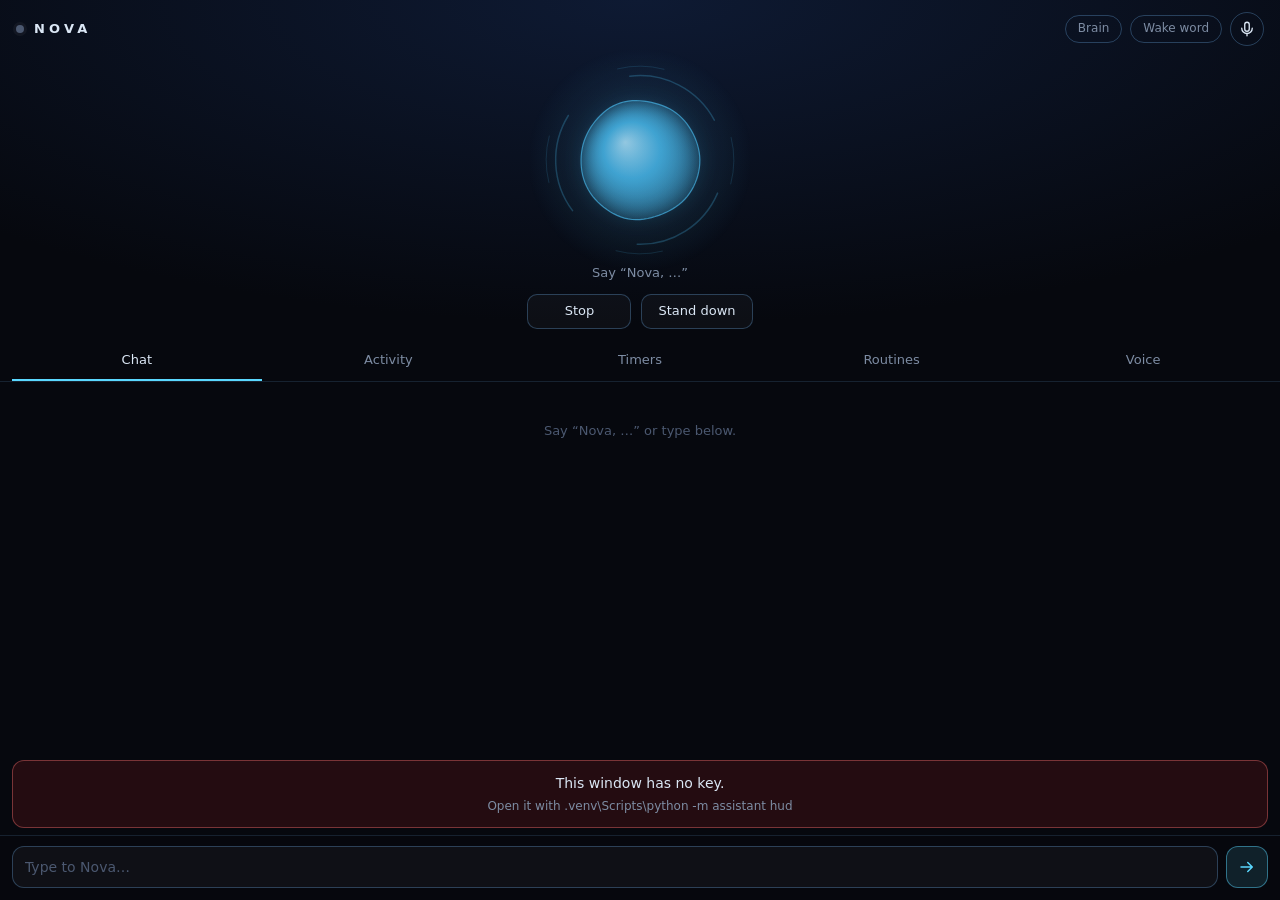
==== assistant/hud/static/index.html @ 625bec99 "Voice designer: mix Nova's voice, speed, pitch, accent Second of the owner's unique picks. Kokoro de" ====
<!doctype html>
<html lang="en">
<head>
<meta charset="utf-8">
<meta name="viewport" content="width=device-width, initial-scale=1">
<meta name="referrer" content="no-referrer">
<title>Nova</title>
<link rel="icon" href="icon.svg" type="image/svg+xml">
<link rel="stylesheet" href="hud.css">
<script src="hud.js" defer></script>
<script src="brain.js" defer></script>
<script src="voice.js" defer></script>
</head>
<body>
<header class="top">
  <div class="brand">
    <span class="conn" id="conn" title="Connecting"></span>
    <span id="name">NOVA</span>
  </div>
  <div class="top-actions">
    <button id="brainBtn" class="chip" type="button" aria-pressed="false" title="Nova's memory: everything it has been asked to remember">Brain</button>
    <button id="modeBtn" class="chip" type="button" title="Switch between answering only when called by name, and answering everything">Wake word</button>
    <button id="muteBtn" class="icon-btn" type="button" aria-pressed="false" title="Turn the microphone off / on">
      <svg viewBox="0 0 24 24" aria-hidden="true"><path class="mic" d="M12 3a3 3 0 0 0-3 3v6a3 3 0 0 0 6 0V6a3 3 0 0 0-3-3Z"/><path class="mic" d="M5 11a7 7 0 0 0 14 0M12 18v3"/><path class="slash" d="M4 4l16 16"/></svg>
      <span class="sr">Microphone</span>
    </button>
  </div>
</header>

<section class="stage">
  <canvas id="orb" aria-hidden="true"></canvas>
  <p id="stateText" class="state" aria-live="polite">Connecting…</p>
  <div class="controls">
    <button id="stopBtn" type="button" class="ctl" title="Stop talking / cancel what Nova is doing">Stop</button>
    <button id="standBtn" type="button" class="ctl" title="Kill switch: Nova ignores everything until woken">Stand down</button>
  </div>
</section>

<section id="confirm" class="confirm" hidden aria-live="assertive">
  <p class="q"><span id="confirmWho">Nova</span> wants to <strong id="confirmText"></strong></p>
  <div class="bar"><div id="confirmBar"></div></div>
  <div class="yn">
    <button id="yesBtn" type="button" class="yes">Yes <kbd>Y</kbd></button>
    <button id="noBtn" type="button" class="no">No <kbd>N</kbd></button>
  </div>
</section>

<section id="brainView" class="brain-view" hidden>
  <div class="brain-bar">
    <input id="brainSearch" type="search" placeholder="Search memories…" aria-label="Search memories" autocomplete="off">
    <span id="brainStats" class="brain-stats"></span>
  </div>
  <div class="brain-stage">
    <canvas id="brain" aria-label="Nova's memories around its brain"></canvas>
    <div id="brainTip" class="brain-tip" hidden></div>
    <div id="brainCard" class="brain-card" hidden>
      <p id="brainCardText"></p>
      <p id="brainCardWhen" class="small"></p>
      <div class="brain-card-actions">
        <button id="brainForget" type="button" class="no">Forget</button>
        <button id="brainClose" type="button" class="ctl">Close</button>
      </div>
    </div>
    <p id="brainEmpty" class="brain-empty" hidden>Nothing remembered yet.<br>Say “Nova, remember that…” or teach me below.</p>
  </div>
  <form id="teach" class="ask" autocomplete="off">
    <input id="teachInput" type="text" maxlength="300" placeholder="Teach Nova something… e.g. My dog is called Max" aria-label="Teach Nova something">
    <button type="submit" title="Remember it">
      <svg viewBox="0 0 24 24" aria-hidden="true"><path d="M12 5v14M5 12h14"/></svg>
      <span class="sr">Remember</span>
    </button>
  </form>
</section>

<nav class="tabs" role="tablist">
  <button role="tab" type="button" data-tab="chat" aria-selected="true">Chat</button>
  <button role="tab" type="button" data-tab="activity" aria-selected="false">Activity <span class="badge" id="actBadge" hidden></span></button>
  <button role="tab" type="button" data-tab="timers" aria-selected="false">Timers <span class="badge" id="timerBadge" hidden></span></button>
  <button role="tab" type="button" data-tab="routines" aria-selected="false">Routines</button>
  <button role="tab" type="button" data-tab="voice" aria-selected="false">Voice</button>
</nav>

<main>
  <section id="tab-chat" class="panel" role="tabpanel">
    <ol id="chat" class="chat"></ol>
    <p class="empty" id="chatEmpty">Say “Nova, …” or type below.</p>
  </section>
  <section id="tab-activity" class="panel" role="tabpanel" hidden>
    <label class="toggle"><input type="checkbox" id="showIgnored"> Show speech Nova ignored</label>
    <ol id="activity" class="feed"></ol>
    <p class="empty" id="actEmpty">Nothing yet. Tools Nova uses show up here.</p>
  </section>
  <section id="tab-timers" class="panel" role="tabpanel" hidden>
    <ol id="timers" class="timers"></ol>
    <p class="empty" id="timersEmpty">No timers. Try “Nova, set a timer for 10 minutes” or “Nova, tell me when my download finishes”.</p>
  </section>
  <section id="tab-routines" class="panel" role="tabpanel" hidden>
    <div id="routines" class="routines"></div>
    <p class="hint">Add your own in <code>config\local.yaml</code>, then check them with <code>python -m assistant routines</code>.</p>
  </section>
  <section id="tab-voice" class="panel" role="tabpanel" hidden>
    <p class="empty" id="voiceUnavailable" hidden>The voice designer needs Nova's Kokoro voice to be running.</p>
    <div id="voiceDesigner">
      <div class="presets" id="voicePresets" aria-label="Starting points"></div>
      <h3 class="sub">Mix of voices</h3>
      <div id="voiceMix" class="mix"></div>
      <button id="voiceAdd" type="button" class="link-btn">+ Blend in another voice</button>
      <div class="sliders">
        <label>Speed <output id="speedVal"></output>
          <input type="range" id="voiceSpeed" min="0.7" max="1.4" step="0.01"></label>
        <label>Pitch <output id="pitchVal"></output>
          <input type="range" id="voicePitch" min="-4" max="4" step="0.5"></label>
        <label class="accent">Accent
          <select id="voiceLang"><option value="en-gb">British</option><option value="en-us">American</option></select></label>
      </div>
      <input id="voiceText" type="text" maxlength="200" class="field" placeholder="Preview line (optional)" aria-label="Preview line">
      <div class="voice-actions">
        <button id="voicePreview" type="button" class="ctl">▶ Preview</button>
        <button id="voiceSave" type="button" class="yes">Save as Nova's voice</button>
      </div>
      <p class="hint">Or just say “Nova, change your voice to deep butler”.</p>
    </div>
  </section>
</main>

<form id="ask" class="ask" autocomplete="off">
  <input id="askInput" type="text" maxlength="2000" placeholder="Type to Nova…" aria-label="Type a request">
  <button type="submit" title="Send (Enter)">
    <svg viewBox="0 0 24 24" aria-hidden="true"><path d="M4 12h14M13 6l6 6-6 6"/></svg>
    <span class="sr">Send</span>
  </button>
</form>

<div id="toast" class="toast" hidden role="status"></div>

<div id="offline" class="offline" hidden>
  <p id="offlineText">Nova isn't running.</p>
  <p class="small">Start it with <code>.venv\Scripts\python -m assistant voice</code>. This window reconnects by itself.</p>
</div>
</body>
</html>
---- assistant/hud/static/hud.css ----
:root {
  --bg: #06080e;
  --bg2: #0b1020;
  --panel: rgba(16, 24, 44, 0.72);
  --line: rgba(120, 190, 255, 0.14);
  --line2: rgba(120, 190, 255, 0.28);
  --text: #dbe7f5;
  --muted: #7d8ca3;
  --faint: #4b5870;
  --cyan: #5ad8ff;
  --green: #4ade80;
  --violet: #a78bfa;
  --amber: #ffb547;
  --red: #f87171;
  --you: rgba(90, 216, 255, 0.12);
  --nova: rgba(255, 255, 255, 0.045);
  --radius: 14px;
  color-scheme: dark;
}

* { box-sizing: border-box; }
html, body { height: 100%; }
body {
  margin: 0;
  display: flex;
  flex-direction: column;
  background: radial-gradient(120% 60% at 50% 0%, #0e1a33 0%, var(--bg) 60%) fixed, var(--bg);
  color: var(--text);
  font: 14px/1.45 "Segoe UI Variable Text", "Segoe UI", system-ui, -apple-system, sans-serif;
  overflow: hidden;
}
button { font: inherit; color: inherit; cursor: pointer; }
button:focus-visible, input:focus-visible { outline: 2px solid var(--cyan); outline-offset: 2px; }
code { font-family: "Cascadia Code", Consolas, monospace; font-size: 12px; color: var(--cyan); }
kbd { font: 11px "Cascadia Code", Consolas, monospace; opacity: .55; margin-left: 4px; }
.sr { position: absolute; width: 1px; height: 1px; overflow: hidden; clip: rect(0 0 0 0); }
[hidden] { display: none !important; }

/* --- top bar -------------------------------------------------------------------------------- */
.top {
  display: flex; align-items: center; justify-content: space-between;
  padding: 12px 16px 4px;
}
.brand { display: flex; align-items: center; gap: 10px; font-weight: 600; letter-spacing: .32em; font-size: 13px; }
.conn { width: 8px; height: 8px; border-radius: 50%; background: var(--faint); box-shadow: 0 0 0 3px rgba(255,255,255,.04); }
.conn.on { background: var(--green); box-shadow: 0 0 10px var(--green); }
.conn.off { background: var(--red); }
.top-actions { display: flex; gap: 8px; align-items: center; }
.chip {
  border: 1px solid var(--line2); background: transparent; border-radius: 999px;
  padding: 4px 12px; font-size: 12px; color: var(--muted);
}
.chip:hover { color: var(--text); border-color: var(--cyan); }
.chip.open { color: var(--amber); border-color: rgba(255,181,71,.5); }
.icon-btn {
  width: 34px; height: 34px; border-radius: 50%; border: 1px solid var(--line2);
  background: transparent; display: grid; place-items: center;
}
.icon-btn svg { width: 18px; height: 18px; fill: none; stroke: var(--text); stroke-width: 1.8; stroke-linecap: round; }
.icon-btn .slash { display: none; stroke: var(--red); }
.icon-btn[aria-pressed="true"] { border-color: rgba(248,113,113,.6); background: rgba(248,113,113,.12); }
.icon-btn[aria-pressed="true"] .slash { display: inline; }
.icon-btn[aria-pressed="true"] .mic { stroke: var(--red); }

/* --- orb ------------------------------------------------------------------------------------ */
.stage { display: flex; flex-direction: column; align-items: center; padding: 0 16px 6px; }
#orb { width: 220px; height: 220px; }
.state { margin: -6px 0 10px; min-height: 20px; color: var(--muted); font-size: 13px; text-align: center; }
.controls { display: flex; gap: 10px; }
.ctl {
  border: 1px solid var(--line2); background: rgba(255,255,255,.03); border-radius: 10px;
  padding: 7px 16px; font-size: 13px; min-width: 104px;
}
.ctl:hover { border-color: var(--cyan); }
.ctl.wake { border-color: rgba(74,222,128,.55); color: var(--green); }
#standBtn:not(.wake):hover { border-color: rgba(248,113,113,.6); color: var(--red); }

/* --- confirmation ---------------------------------------------------------------------------- */
.confirm {
  margin: 8px 16px 4px; padding: 14px 16px; border-radius: var(--radius);
  border: 1px solid rgba(255,181,71,.45); background: rgba(255,181,71,.08);
  box-shadow: 0 0 30px rgba(255,181,71,.08);
}
.confirm .q { margin: 0 0 10px; }
.confirm strong { color: var(--amber); font-weight: 600; }
.confirm .bar { height: 3px; background: rgba(255,181,71,.15); border-radius: 2px; overflow: hidden; margin-bottom: 12px; }
.confirm .bar div { height: 100%; width: 100%; background: var(--amber); transform-origin: left; }
.yn { display: flex; gap: 10px; }
.yn button { flex: 1; padding: 9px; border-radius: 10px; font-weight: 600; border: 1px solid; }
.yes { background: rgba(74,222,128,.14); border-color: rgba(74,222,128,.55); color: var(--green); }
.no { background: rgba(248,113,113,.1); border-color: rgba(248,113,113,.5); color: var(--red); }
.yes:hover { background: rgba(74,222,128,.24); }
.no:hover { background: rgba(248,113,113,.2); }

/* --- tabs ------------------------------------------------------------------------------------ */
.tabs { display: flex; gap: 2px; padding: 8px 12px 0; border-bottom: 1px solid var(--line); }
.tabs button {
  flex: 1; background: none; border: none; padding: 8px 4px 9px; color: var(--muted);
  border-bottom: 2px solid transparent; font-size: 13px;
}
.tabs button[aria-selected="true"] { color: var(--text); border-bottom-color: var(--cyan); }
.badge {
  display: inline-block; min-width: 18px; padding: 0 5px; margin-left: 4px; border-radius: 9px;
  background: rgba(90,216,255,.18); color: var(--cyan); font-size: 11px; line-height: 18px;
}
main { flex: 1; min-height: 0; position: relative; }
.panel { position: absolute; inset: 0; overflow-y: auto; padding: 12px 16px 16px; scrollbar-width: thin; scrollbar-color: var(--line2) transparent; }
.empty, .hint { color: var(--faint); text-align: center; margin: 28px 8px; font-size: 13px; }
.hint { margin-top: 18px; }
ol { list-style: none; margin: 0; padding: 0; }

/* --- chat ------------------------------------------------------------------------------------ */
.chat { display: flex; flex-direction: column; gap: 8px; }
.msg { max-width: 88%; padding: 8px 12px; border-radius: 14px; white-space: pre-wrap; overflow-wrap: anywhere; }
.msg.you { align-self: flex-end; background: var(--you); border-bottom-right-radius: 4px; }
.msg.you.typed::before { content: "⌨ "; opacity: .5; font-size: 11px; }
.msg.nova { align-self: flex-start; background: var(--nova); border: 1px solid var(--line); border-bottom-left-radius: 4px; }
.msg.nova.live::after { content: "▍"; color: var(--cyan); animation: blink 1s steps(2) infinite; }
.msg.nova.cut { opacity: .7; }
.msg.nova.cut::after { content: " — interrupted"; color: var(--faint); font-size: 12px; }
.sys { align-self: center; font-size: 12px; color: var(--muted); padding: 2px 10px; border-radius: 999px; background: rgba(255,255,255,.03); text-align: center; }
.sys.tool { color: var(--cyan); background: rgba(90,216,255,.06); }
.sys.tool.err { color: var(--red); background: rgba(248,113,113,.07); }
.sys.warn { color: var(--amber); }
.sys.err { color: var(--red); }
.sys.dict { align-self: flex-end; color: var(--text); background: rgba(236,240,245,.06); border: 1px dashed rgba(236,240,245,.25); border-radius: 10px; font-size: 13px; }
.sys.bell { color: var(--amber); background: rgba(255,181,71,.08); border: 1px solid rgba(255,181,71,.25); padding: 6px 12px; border-radius: 12px; font-size: 13px; }
@keyframes blink { 50% { opacity: 0; } }

/* --- activity -------------------------------------------------------------------------------- */
.toggle { display: flex; align-items: center; gap: 8px; color: var(--muted); font-size: 12px; margin-bottom: 10px; }
.feed { display: flex; flex-direction: column; gap: 6px; }
.act { display: grid; grid-template-columns: 18px 1fr auto; gap: 8px; align-items: start; padding: 8px 10px; border-radius: 10px; background: var(--panel); border: 1px solid var(--line); }
.act .ic { text-align: center; }
.act .ic.run { color: var(--cyan); animation: spin 1.2s linear infinite; display: inline-block; }
.act .ic.ok { color: var(--green); }
.act .ic.bad { color: var(--red); }
.act .what { font-weight: 600; font-size: 13px; }
.act .detail { color: var(--muted); font-size: 12px; overflow-wrap: anywhere; }
.act .when { color: var(--faint); font-size: 11px; white-space: nowrap; }
.act.ignored { background: transparent; border-style: dashed; opacity: .7; }
@keyframes spin { to { transform: rotate(360deg); } }

/* --- timers ---------------------------------------------------------------------------------- */
.timers { display: flex; flex-direction: column; gap: 8px; }
.timer { display: grid; grid-template-columns: 1fr auto auto; gap: 12px; align-items: center; padding: 12px 14px; border-radius: 12px; background: var(--panel); border: 1px solid var(--line); }
.timer .label { font-weight: 600; }
.timer .kind { color: var(--muted); font-size: 12px; text-transform: capitalize; }
.timer .left { font: 600 20px "Cascadia Code", Consolas, monospace; color: var(--cyan); font-variant-numeric: tabular-nums; }
.timer.watching .eye { font-size: 16px; color: var(--violet); animation: blink 2.4s ease-in-out infinite; }
.timer .x { border: 1px solid var(--line2); background: none; border-radius: 8px; width: 30px; height: 30px; color: var(--muted); }
.timer .x:hover { color: var(--red); border-color: rgba(248,113,113,.6); }

/* --- routines -------------------------------------------------------------------------------- */
.routines { display: grid; grid-template-columns: repeat(auto-fill, minmax(150px, 1fr)); gap: 10px; }
.routine { text-align: left; padding: 14px; border-radius: 12px; background: var(--panel); border: 1px solid var(--line); }
.routine:hover { border-color: var(--cyan); box-shadow: 0 0 20px rgba(90,216,255,.08); }
.routine b { display: block; margin-bottom: 4px; }
.routine span { color: var(--muted); font-size: 12px; }

/* --- voice designer -------------------------------------------------------------------------- */
.presets { display: flex; flex-wrap: wrap; gap: 6px; margin-bottom: 14px; }
.presets button { border: 1px solid var(--line2); background: rgba(255,255,255,.03); border-radius: 999px; padding: 5px 11px; font-size: 12px; color: var(--muted); }
.presets button:hover, .presets button[aria-pressed="true"] { color: var(--cyan); border-color: var(--cyan); }
h3.sub { margin: 4px 0 8px; font-size: 12px; font-weight: 600; letter-spacing: .08em; text-transform: uppercase; color: var(--muted); }
.mix { display: flex; flex-direction: column; gap: 8px; }
.mix-row { display: grid; grid-template-columns: minmax(0, 1fr) 90px 40px 28px; gap: 8px; align-items: center; }
.mix-row select, .accent select, .field {
  min-width: 0; background: rgba(255,255,255,.04); color: var(--text); border: 1px solid var(--line2); border-radius: 8px; padding: 6px 8px; font: inherit; font-size: 13px;
}
.mix-row select option, .accent select option { background: var(--bg2); }
.mix-row .pct { color: var(--muted); font-size: 12px; text-align: right; font-variant-numeric: tabular-nums; }
.mix-row .x { border: 1px solid var(--line2); background: none; border-radius: 8px; height: 28px; color: var(--muted); }
.mix-row .x:hover { color: var(--red); }
input[type="range"] { accent-color: var(--cyan); width: 100%; }
.link-btn { background: none; border: none; color: var(--cyan); padding: 8px 0; font-size: 13px; }
.sliders { display: grid; gap: 10px; margin: 10px 0 14px; }
.sliders label { display: grid; grid-template-columns: 70px 1fr; align-items: center; gap: 4px 10px; font-size: 13px; color: var(--muted); }
.sliders output { grid-column: 2; grid-row: 1; justify-self: end; font-size: 12px; color: var(--text); font-variant-numeric: tabular-nums; }
.sliders input[type="range"] { grid-column: 1 / -1; }
.sliders .accent { grid-template-columns: 70px 1fr; }
.field { width: 100%; margin-bottom: 10px; }
.voice-actions { display: flex; gap: 10px; }
.voice-actions button { flex: 1; padding: 9px; border-radius: 10px; font-weight: 600; }
.voice-actions .yes { border: 1px solid; }

/* --- input ----------------------------------------------------------------------------------- */
.ask { display: flex; gap: 8px; padding: 10px 12px 12px; border-top: 1px solid var(--line); background: rgba(6,8,14,.85); }
.ask input {
  flex: 1; min-width: 0; background: rgba(255,255,255,.04); border: 1px solid var(--line2); border-radius: 12px;
  padding: 10px 12px; color: var(--text); font: inherit;
}
.ask input::placeholder { color: var(--faint); }
.ask button { width: 42px; border-radius: 12px; border: 1px solid rgba(90,216,255,.45); background: rgba(90,216,255,.12); display: grid; place-items: center; }
.ask button svg { width: 18px; height: 18px; fill: none; stroke: var(--cyan); stroke-width: 2; stroke-linecap: round; stroke-linejoin: round; }

/* --- offline --------------------------------------------------------------------------------- */
.offline {
  position: fixed; inset: auto 12px 72px; padding: 12px 14px; border-radius: 12px;
  background: rgba(40, 14, 18, .92); border: 1px solid rgba(248,113,113,.4); text-align: center;
}
.offline p { margin: 0; }
.offline .small { color: var(--muted); font-size: 12px; margin-top: 4px; }

/* --- brain view ------------------------------------------------------------------------------ */
.chip[aria-pressed="true"] { color: var(--cyan); border-color: var(--cyan); background: rgba(90,216,255,.08); }
body.brain .stage, body.brain .tabs, body.brain main, body.brain #ask { display: none; }
.brain-view { flex: 1; min-height: 0; display: flex; flex-direction: column; }
.brain-bar { display: flex; gap: 10px; align-items: center; padding: 6px 16px 8px; }
.brain-bar input {
  flex: 1; min-width: 0; background: rgba(255,255,255,.04); border: 1px solid var(--line2); border-radius: 10px;
  padding: 7px 10px; color: var(--text); font: inherit; font-size: 13px;
}
.brain-stats { color: var(--muted); font-size: 12px; white-space: nowrap; }
.brain-stage { position: relative; flex: 1; min-height: 0; }
#brain { position: absolute; inset: 0; width: 100%; height: 100%; }
.brain-tip {
  position: absolute; max-width: 260px; pointer-events: none; padding: 7px 10px; border-radius: 10px;
  background: rgba(8,12,24,.94); border: 1px solid var(--line2); font-size: 13px; box-shadow: 0 6px 24px rgba(0,0,0,.4);
}
.brain-card {
  position: absolute; left: 12px; right: 12px; bottom: 12px; padding: 14px 16px; border-radius: var(--radius);
  background: rgba(10,16,32,.96); border: 1px solid rgba(90,216,255,.4); box-shadow: 0 0 30px rgba(90,216,255,.1);
}
.brain-card p { margin: 0 0 6px; }
.brain-card .small { color: var(--muted); font-size: 12px; margin-bottom: 12px; }
.brain-card-actions { display: flex; gap: 10px; }
.brain-card-actions button { flex: 1; padding: 8px; border-radius: 10px; }
.brain-card-actions .no { border: 1px solid rgba(248,113,113,.5); font-weight: 600; }
.brain-empty { position: absolute; left: 0; right: 0; bottom: 18%; text-align: center; color: var(--faint); font-size: 13px; }
.toast {
  position: fixed; left: 50%; bottom: 80px; transform: translateX(-50%); max-width: calc(100% - 32px);
  padding: 9px 14px; border-radius: 12px; background: rgba(10,16,32,.96); border: 1px solid var(--line2);
  font-size: 13px; text-align: center; z-index: 5;
}

@media (prefers-reduced-motion: reduce) {
  .msg.nova.live::after, .act .ic.run { animation: none; }
}
@media (min-width: 720px) {
  .chat, .feed, .timers { max-width: 680px; margin: 0 auto; }
}
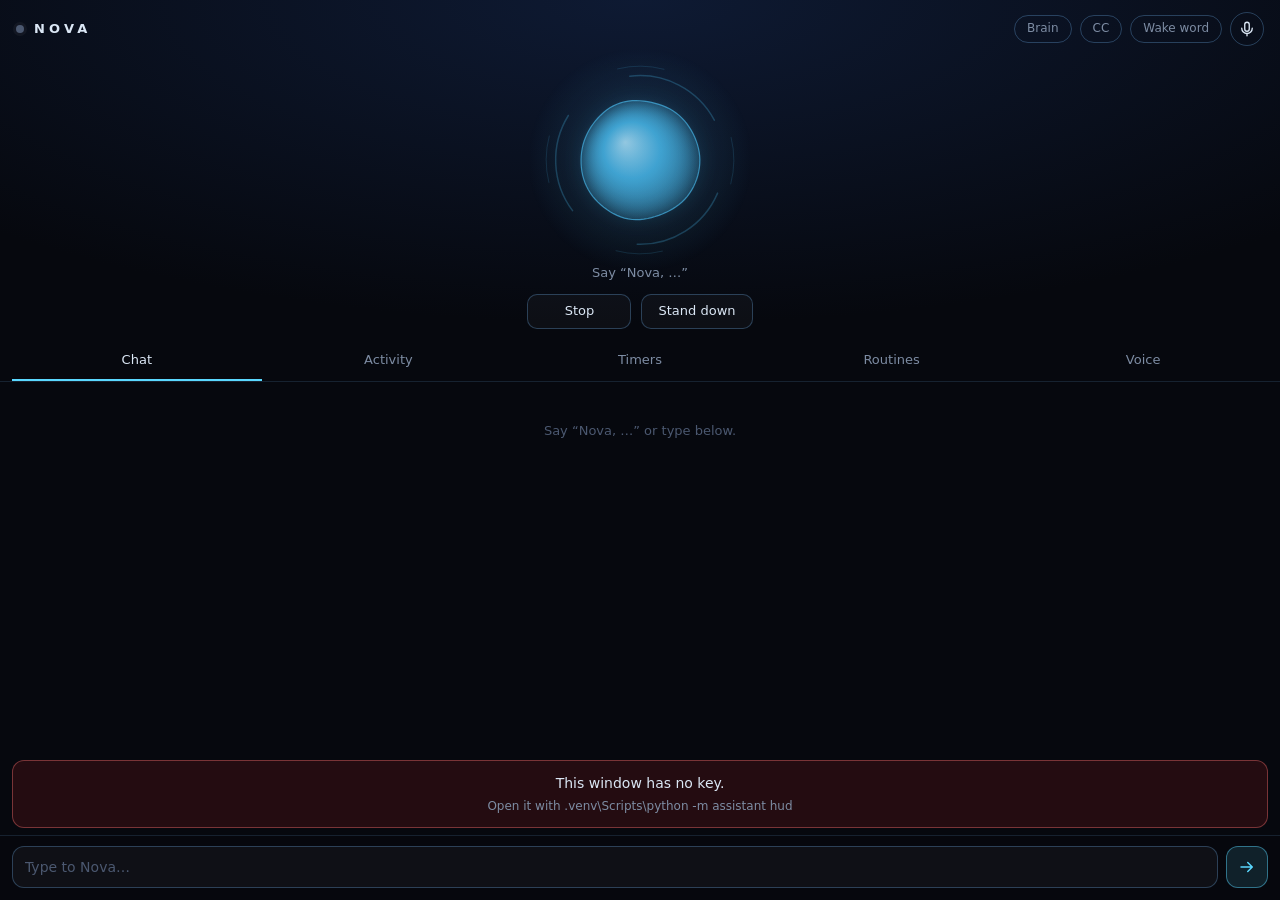
==== commit b21aff13: "Live subtitles and translation of what the PC is playing Last of the owner's three unique picks. Nov" ====
--- a/assistant/hud/static/index.html
+++ b/assistant/hud/static/index.html
@@ -19,6 +19,7 @@
   </div>
   <div class="top-actions">
     <button id="brainBtn" class="chip" type="button" aria-pressed="false" title="Nova's memory: everything it has been asked to remember">Brain</button>
+    <button id="ccBtn" class="chip" type="button" aria-pressed="false" title="Live subtitles of what your PC is playing, translated into English">CC</button>
     <button id="modeBtn" class="chip" type="button" title="Switch between answering only when called by name, and answering everything">Wake word</button>
     <button id="muteBtn" class="icon-btn" type="button" aria-pressed="false" title="Turn the microphone off / on">
       <svg viewBox="0 0 24 24" aria-hidden="true"><path class="mic" d="M12 3a3 3 0 0 0-3 3v6a3 3 0 0 0 6 0V6a3 3 0 0 0-3-3Z"/><path class="mic" d="M5 11a7 7 0 0 0 14 0M12 18v3"/><path class="slash" d="M4 4l16 16"/></svg>
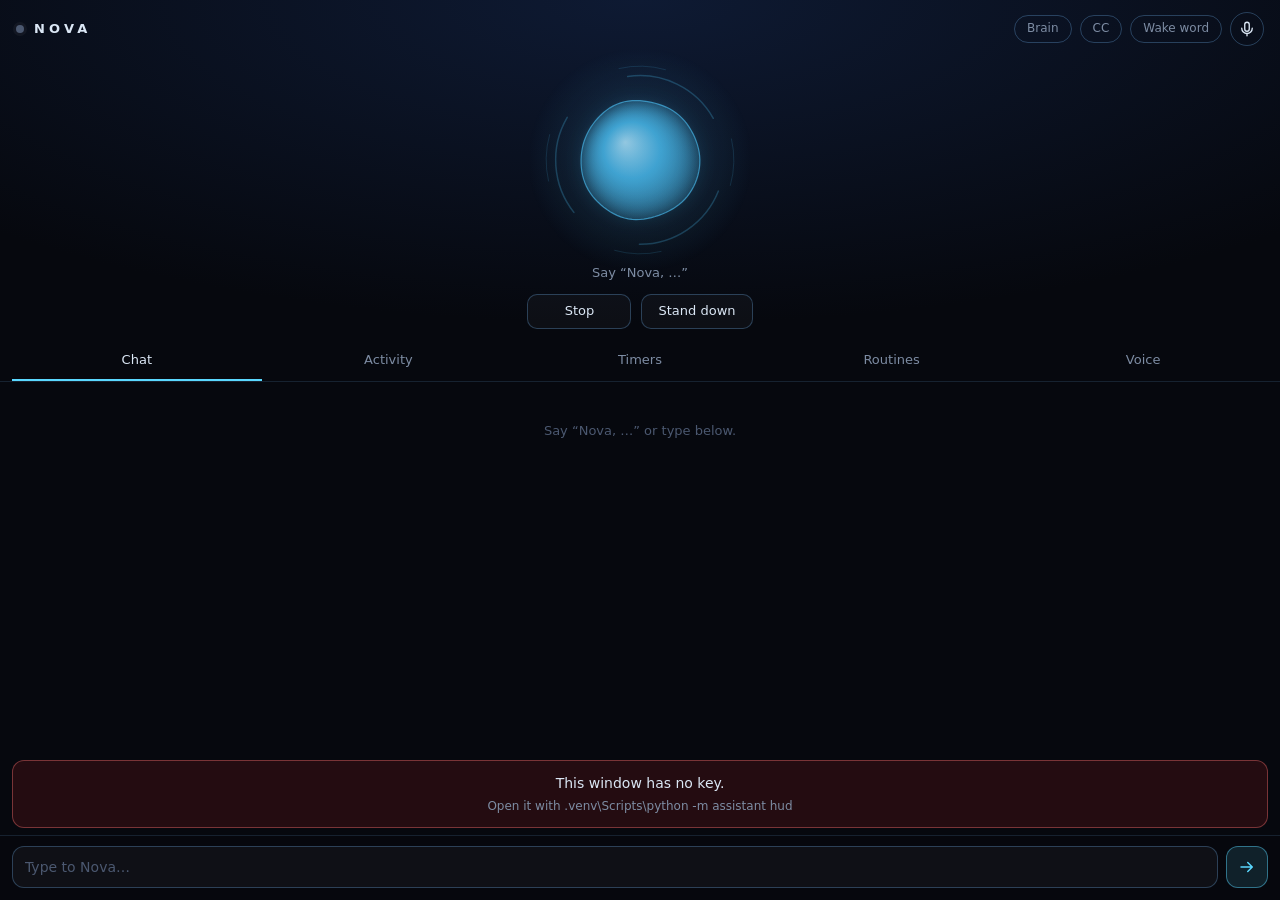
==== commit 037db4e6: "Voice lock: Nova only obeys the owner's voice The owner picked this next (game voice chat, TV and vi" ====
--- a/assistant/hud/static/index.html
+++ b/assistant/hud/static/index.html
@@ -16,6 +16,7 @@
   <div class="brand">
     <span class="conn" id="conn" title="Connecting"></span>
     <span id="name">NOVA</span>
+    <span id="lockBadge" class="lock-badge" hidden title="Voice lock: only your voice is obeyed">🔒</span>
   </div>
   <div class="top-actions">
     <button id="brainBtn" class="chip" type="button" aria-pressed="false" title="Nova's memory: everything it has been asked to remember">Brain</button>
@@ -101,6 +102,20 @@
   </section>
   <section id="tab-voice" class="panel" role="tabpanel" hidden>
     <p class="empty" id="voiceUnavailable" hidden>The voice designer needs Nova's Kokoro voice to be running.</p>
+    <div class="lock-card" id="lockCard">
+      <div class="lock-head">
+        <h3 class="sub">Voice lock</h3>
+        <span id="lockState" class="lock-state">off</span>
+      </div>
+      <p id="lockText" class="small">Only obey your voice: people in game chat, the TV or visitors are ignored.</p>
+      <div class="lock-actions">
+        <button id="lockLearn" type="button" class="ctl">Learn my voice</button>
+        <button id="lockToggle" type="button" class="ctl" hidden>Turn off</button>
+        <button id="lockForget" type="button" class="ctl" hidden>Forget my voice</button>
+      </div>
+      <label class="lock-slider" id="lockSliderRow" hidden>Strictness <output id="lockVal"></output>
+        <input type="range" id="lockSlider" min="0.5" max="0.95" step="0.01"></label>
+    </div>
     <div id="voiceDesigner">
       <div class="presets" id="voicePresets" aria-label="Starting points"></div>
       <h3 class="sub">Mix of voices</h3>
--- a/assistant/hud/static/hud.css
+++ b/assistant/hud/static/hud.css
@@ -154,9 +154,26 @@
 /* --- routines -------------------------------------------------------------------------------- */
 .routines { display: grid; grid-template-columns: repeat(auto-fill, minmax(150px, 1fr)); gap: 10px; }
 .routine { text-align: left; padding: 14px; border-radius: 12px; background: var(--panel); border: 1px solid var(--line); }
+.routine-card { position: relative; }
+.routine-card .routine { width: 100%; height: 100%; }
+.routine-card .x { position: absolute; top: 6px; right: 6px; border: none; background: none; color: var(--faint); width: 24px; height: 24px; border-radius: 6px; }
+.routine-card .x:hover { color: var(--red); background: rgba(248,113,113,.1); }
 .routine:hover { border-color: var(--cyan); box-shadow: 0 0 20px rgba(90,216,255,.08); }
 .routine b { display: block; margin-bottom: 4px; }
 .routine span { color: var(--muted); font-size: 12px; }
+
+/* --- voice lock ------------------------------------------------------------------------------ */
+.lock-card { padding: 12px 14px; margin-bottom: 16px; border-radius: 12px; background: var(--panel); border: 1px solid var(--line); }
+.lock-head { display: flex; justify-content: space-between; align-items: center; }
+.lock-head h3.sub { margin: 0; }
+.lock-state { font-size: 12px; color: var(--muted); padding: 2px 8px; border-radius: 999px; border: 1px solid var(--line2); }
+.lock-state.on { color: var(--green); border-color: rgba(74,222,128,.5); }
+.lock-card .small { color: var(--muted); font-size: 12px; margin: 8px 0 10px; }
+.lock-actions { display: flex; gap: 8px; flex-wrap: wrap; }
+.lock-actions .ctl { min-width: 0; flex: 1; font-size: 12px; padding: 6px 10px; }
+.lock-slider { display: grid; grid-template-columns: 1fr auto; gap: 4px; margin-top: 10px; font-size: 12px; color: var(--muted); }
+.lock-slider input { grid-column: 1 / -1; }
+.lock-badge { font-size: 11px; letter-spacing: 0; }
 
 /* --- voice designer -------------------------------------------------------------------------- */
 .presets { display: flex; flex-wrap: wrap; gap: 6px; margin-bottom: 14px; }
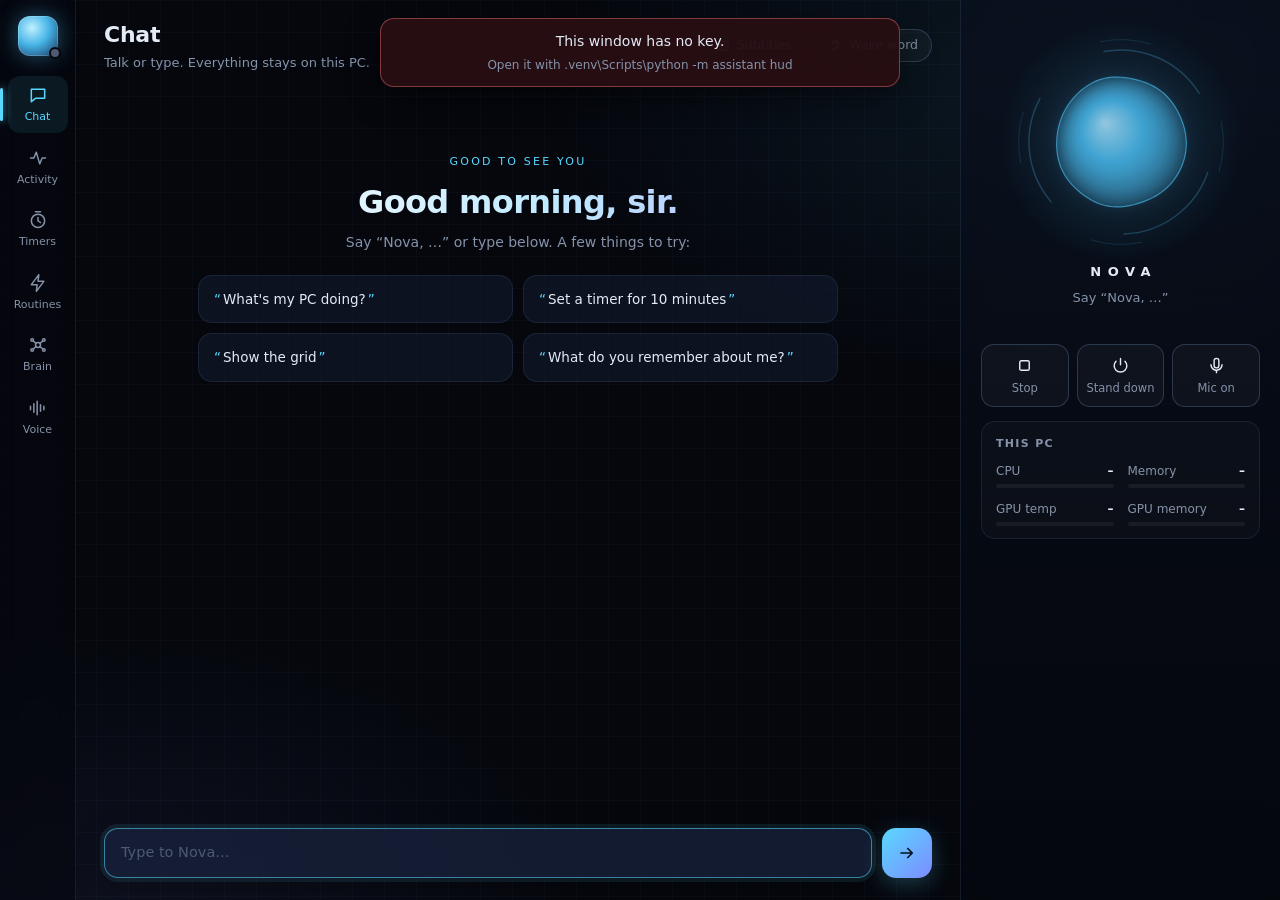
==== commit 81f2b10b: "HUD overhaul: command-centre layout The owner said the window looked poorly made. It was a narrow si" ====
--- a/assistant/hud/static/index.html
+++ b/assistant/hud/static/index.html
@@ -12,140 +12,204 @@
 <script src="voice.js" defer></script>
 </head>
 <body>
-<header class="top">
-  <div class="brand">
-    <span class="conn" id="conn" title="Connecting"></span>
-    <span id="name">NOVA</span>
-    <span id="lockBadge" class="lock-badge" hidden title="Voice lock: only your voice is obeyed">🔒</span>
+<svg class="sprite" aria-hidden="true">
+  <symbol id="i-chat" viewBox="0 0 24 24"><path d="M4 5h16v11H9l-5 4z"/></symbol>
+  <symbol id="i-pulse" viewBox="0 0 24 24"><path d="M3 12h4l3-7 4 14 3-7h4"/></symbol>
+  <symbol id="i-clock" viewBox="0 0 24 24"><circle cx="12" cy="13" r="8"/><path d="M12 9v4l3 2M9 2h6"/></symbol>
+  <symbol id="i-bolt" viewBox="0 0 24 24"><path d="M13 2 4 14h7l-1 8 9-12h-7z"/></symbol>
+  <symbol id="i-brain" viewBox="0 0 24 24"><circle cx="12" cy="12" r="3"/><circle cx="5" cy="6" r="1.6"/><circle cx="19" cy="6" r="1.6"/><circle cx="5" cy="18" r="1.6"/><circle cx="19" cy="18" r="1.6"/><path d="M6.3 7.2 9.6 10M17.7 7.2 14.4 10M6.3 16.8l3.3-2.8M17.7 16.8l-3.3-2.8"/></symbol>
+  <symbol id="i-wave" viewBox="0 0 24 24"><path d="M3 10v4M7 7v10M11 4v16M15 8v8M19 10v4"/></symbol>
+  <symbol id="i-mic" viewBox="0 0 24 24"><path d="M12 3a3 3 0 0 0-3 3v6a3 3 0 0 0 6 0V6a3 3 0 0 0-3-3Z"/><path d="M5 11a7 7 0 0 0 14 0M12 18v3"/></symbol>
+  <symbol id="i-micoff" viewBox="0 0 24 24"><path d="M12 3a3 3 0 0 0-3 3v6a3 3 0 0 0 6 0V6a3 3 0 0 0-3-3Z"/><path d="M5 11a7 7 0 0 0 14 0M12 18v3M4 4l16 16"/></symbol>
+  <symbol id="i-stop" viewBox="0 0 24 24"><rect x="6" y="6" width="12" height="12" rx="2"/></symbol>
+  <symbol id="i-power" viewBox="0 0 24 24"><path d="M12 3v8M6.4 6.6a8 8 0 1 0 11.2 0"/></symbol>
+  <symbol id="i-send" viewBox="0 0 24 24"><path d="M4 12h14M13 6l6 6-6 6"/></symbol>
+  <symbol id="i-plus" viewBox="0 0 24 24"><path d="M12 5v14M5 12h14"/></symbol>
+  <symbol id="i-cc" viewBox="0 0 24 24"><rect x="3" y="5" width="18" height="14" rx="3"/><path d="M10.5 10a2.2 2.2 0 1 0 0 4M17 10a2.2 2.2 0 1 0 0 4"/></symbol>
+  <symbol id="i-ear" viewBox="0 0 24 24"><path d="M7 9a5 5 0 0 1 10 0c0 3-3 4-3 7a3 3 0 0 1-6 0"/><path d="M10 9a2 2 0 0 1 4 0"/></symbol>
+  <symbol id="i-lock" viewBox="0 0 24 24"><rect x="5" y="11" width="14" height="10" rx="2"/><path d="M8 11V8a4 4 0 0 1 8 0v3"/></symbol>
+</svg>
+
+<div class="app">
+  <nav class="rail" aria-label="Sections">
+    <div class="rail-logo" title="Nova"><span class="conn" id="conn" title="Connecting"></span></div>
+    <button type="button" data-tab="chat" aria-current="page" title="Chat"><svg><use href="#i-chat"/></svg><span>Chat</span></button>
+    <button type="button" data-tab="activity" title="Activity"><svg><use href="#i-pulse"/></svg><span>Activity</span><b class="badge" id="actBadge" hidden></b></button>
+    <button type="button" data-tab="timers" title="Timers and watches"><svg><use href="#i-clock"/></svg><span>Timers</span><b class="badge" id="timerBadge" hidden></b></button>
+    <button type="button" data-tab="routines" title="Routines"><svg><use href="#i-bolt"/></svg><span>Routines</span></button>
+    <button type="button" data-tab="brain" title="Nova's memory"><svg><use href="#i-brain"/></svg><span>Brain</span></button>
+    <button type="button" data-tab="voice" title="Voice and voice lock"><svg><use href="#i-wave"/></svg><span>Voice</span></button>
+  </nav>
+
+  <div class="work">
+    <header class="topbar">
+      <div class="titles">
+        <h1 id="pageTitle">Chat</h1>
+        <p id="pageSub">Talk or type. Everything stays on this PC.</p>
+      </div>
+      <div class="top-actions">
+        <span id="lockBadge" class="pill ok" hidden title="Voice lock: only your voice is obeyed"><svg><use href="#i-lock"/></svg><span>Voice lock</span></span>
+        <button id="ccBtn" class="pill" type="button" aria-pressed="false" title="Live subtitles of what your PC is playing, translated into English"><svg><use href="#i-cc"/></svg><span>Subtitles</span></button>
+        <button id="modeBtn" class="pill" type="button" title="Switch between answering only when called by name, and answering everything"><svg><use href="#i-ear"/></svg><span id="modeLabel">Wake word</span></button>
+      </div>
+    </header>
+
+    <main class="pages">
+      <section id="tab-chat" class="page chat-page">
+        <div id="chatScroll" class="scroll">
+          <div id="chatEmpty" class="welcome">
+            <p class="eyebrow">Good to see you</p>
+            <h2 id="greeting">Good evening, sir.</h2>
+            <p class="muted">Say “Nova, …” or type below. A few things to try:</p>
+            <div id="suggest" class="suggest">
+              <button type="button" data-say="What's my PC doing?">What's my PC doing?</button>
+              <button type="button" data-say="Set a timer for 10 minutes">Set a timer for 10 minutes</button>
+              <button type="button" data-say="Show the grid">Show the grid</button>
+              <button type="button" data-say="What do you remember about me?">What do you remember about me?</button>
+            </div>
+          </div>
+          <ol id="chat" class="chat"></ol>
+        </div>
+        <form id="ask" class="composer" autocomplete="off">
+          <input id="askInput" type="text" maxlength="2000" placeholder="Type to Nova…" aria-label="Type a request">
+          <button type="submit" title="Send (Enter)"><svg><use href="#i-send"/></svg><span class="sr">Send</span></button>
+        </form>
+      </section>
+
+      <section id="tab-activity" class="page" hidden>
+        <div class="scroll">
+          <label class="toggle"><input type="checkbox" id="showIgnored"><span class="switch"></span> Show speech Nova ignored</label>
+          <ol id="activity" class="feed"></ol>
+          <p class="empty" id="actEmpty">Nothing yet. Every tool Nova uses shows up here, with how long it took.</p>
+        </div>
+      </section>
+
+      <section id="tab-timers" class="page" hidden>
+        <div class="scroll">
+          <ol id="timers" class="timers"></ol>
+          <p class="empty" id="timersEmpty">No timers or watches.<br>Try “Nova, set a timer for 10 minutes” or “Nova, tell me when my download finishes”.</p>
+        </div>
+      </section>
+
+      <section id="tab-routines" class="page" hidden>
+        <div class="scroll">
+          <div id="routines" class="routines"></div>
+          <p class="hint">Teach one by showing: “Nova, watch what I do”. Or add them in <code>config\local.yaml</code>.</p>
+        </div>
+      </section>
+
+      <section id="tab-brain" class="page" hidden>
+        <div id="brainView" class="brain-view">
+          <div class="brain-bar">
+            <input id="brainSearch" type="search" placeholder="Search memories…" aria-label="Search memories" autocomplete="off">
+            <span id="brainStats" class="brain-stats"></span>
+          </div>
+          <div class="brain-stage">
+            <canvas id="brain" aria-label="Nova's memories around its brain"></canvas>
+            <div id="brainTip" class="brain-tip" hidden></div>
+            <div id="brainCard" class="brain-card" hidden>
+              <p id="brainCardText"></p>
+              <p id="brainCardWhen" class="small"></p>
+              <div class="brain-card-actions">
+                <button id="brainForget" type="button" class="btn danger">Forget</button>
+                <button id="brainClose" type="button" class="btn">Close</button>
+              </div>
+            </div>
+            <p id="brainEmpty" class="brain-empty" hidden>Nothing remembered yet.<br>Say “Nova, remember that…” or teach me below.</p>
+          </div>
+          <form id="teach" class="composer" autocomplete="off">
+            <input id="teachInput" type="text" maxlength="300" placeholder="Teach Nova something… e.g. My dog is called Max" aria-label="Teach Nova something">
+            <button type="submit" title="Remember it"><svg><use href="#i-plus"/></svg><span class="sr">Remember</span></button>
+          </form>
+        </div>
+      </section>
+
+      <section id="tab-voice" class="page" hidden>
+        <div class="scroll">
+          <div class="voice-grid">
+            <div class="card lock-card" id="lockCard">
+              <div class="card-head">
+                <h3><svg><use href="#i-lock"/></svg>Voice lock</h3>
+                <span id="lockState" class="lock-state">off</span>
+              </div>
+              <p id="lockText" class="small">Only obey your voice: people in game chat, the TV or visitors are ignored.</p>
+              <div class="lock-actions">
+                <button id="lockLearn" type="button" class="btn primary">Learn my voice</button>
+                <button id="lockToggle" type="button" class="btn" hidden>Turn off</button>
+                <button id="lockForget" type="button" class="btn" hidden>Forget my voice</button>
+              </div>
+              <label class="lock-slider" id="lockSliderRow" hidden>Strictness <output id="lockVal"></output>
+                <input type="range" id="lockSlider" min="0.5" max="0.95" step="0.01"></label>
+              <p class="small faint">Only numbers describing your voice are kept, never recordings.</p>
+            </div>
+
+            <div class="card">
+              <div class="card-head"><h3><svg><use href="#i-wave"/></svg>Voice designer</h3></div>
+              <p class="empty" id="voiceUnavailable" hidden>The voice designer needs Nova's Kokoro voice to be running.</p>
+              <div id="voiceDesigner">
+                <div class="presets" id="voicePresets" aria-label="Starting points"></div>
+                <h4 class="sub">Mix of voices</h4>
+                <div id="voiceMix" class="mix"></div>
+                <button id="voiceAdd" type="button" class="link-btn">+ Blend in another voice</button>
+                <div class="sliders">
+                  <label>Speed <output id="speedVal"></output>
+                    <input type="range" id="voiceSpeed" min="0.7" max="1.4" step="0.01"></label>
+                  <label>Pitch <output id="pitchVal"></output>
+                    <input type="range" id="voicePitch" min="-4" max="4" step="0.5"></label>
+                  <label class="accent">Accent
+                    <select id="voiceLang"><option value="en-gb">British</option><option value="en-us">American</option></select></label>
+                </div>
+                <input id="voiceText" type="text" maxlength="200" class="field" placeholder="Preview line (optional)" aria-label="Preview line">
+                <div class="voice-actions">
+                  <button id="voicePreview" type="button" class="btn">▶ Preview</button>
+                  <button id="voiceSave" type="button" class="btn primary">Save as Nova's voice</button>
+                </div>
+                <p class="hint">Or just say “Nova, change your voice to deep butler”.</p>
+              </div>
+            </div>
+          </div>
+        </div>
+      </section>
+    </main>
   </div>
-  <div class="top-actions">
-    <button id="brainBtn" class="chip" type="button" aria-pressed="false" title="Nova's memory: everything it has been asked to remember">Brain</button>
-    <button id="ccBtn" class="chip" type="button" aria-pressed="false" title="Live subtitles of what your PC is playing, translated into English">CC</button>
-    <button id="modeBtn" class="chip" type="button" title="Switch between answering only when called by name, and answering everything">Wake word</button>
-    <button id="muteBtn" class="icon-btn" type="button" aria-pressed="false" title="Turn the microphone off / on">
-      <svg viewBox="0 0 24 24" aria-hidden="true"><path class="mic" d="M12 3a3 3 0 0 0-3 3v6a3 3 0 0 0 6 0V6a3 3 0 0 0-3-3Z"/><path class="mic" d="M5 11a7 7 0 0 0 14 0M12 18v3"/><path class="slash" d="M4 4l16 16"/></svg>
-      <span class="sr">Microphone</span>
-    </button>
-  </div>
-</header>
-
-<section class="stage">
-  <canvas id="orb" aria-hidden="true"></canvas>
-  <p id="stateText" class="state" aria-live="polite">Connecting…</p>
-  <div class="controls">
-    <button id="stopBtn" type="button" class="ctl" title="Stop talking / cancel what Nova is doing">Stop</button>
-    <button id="standBtn" type="button" class="ctl" title="Kill switch: Nova ignores everything until woken">Stand down</button>
-  </div>
-</section>
-
-<section id="confirm" class="confirm" hidden aria-live="assertive">
-  <p class="q"><span id="confirmWho">Nova</span> wants to <strong id="confirmText"></strong></p>
-  <div class="bar"><div id="confirmBar"></div></div>
-  <div class="yn">
-    <button id="yesBtn" type="button" class="yes">Yes <kbd>Y</kbd></button>
-    <button id="noBtn" type="button" class="no">No <kbd>N</kbd></button>
-  </div>
-</section>
-
-<section id="brainView" class="brain-view" hidden>
-  <div class="brain-bar">
-    <input id="brainSearch" type="search" placeholder="Search memories…" aria-label="Search memories" autocomplete="off">
-    <span id="brainStats" class="brain-stats"></span>
-  </div>
-  <div class="brain-stage">
-    <canvas id="brain" aria-label="Nova's memories around its brain"></canvas>
-    <div id="brainTip" class="brain-tip" hidden></div>
-    <div id="brainCard" class="brain-card" hidden>
-      <p id="brainCardText"></p>
-      <p id="brainCardWhen" class="small"></p>
-      <div class="brain-card-actions">
-        <button id="brainForget" type="button" class="no">Forget</button>
-        <button id="brainClose" type="button" class="ctl">Close</button>
-      </div>
-    </div>
-    <p id="brainEmpty" class="brain-empty" hidden>Nothing remembered yet.<br>Say “Nova, remember that…” or teach me below.</p>
-  </div>
-  <form id="teach" class="ask" autocomplete="off">
-    <input id="teachInput" type="text" maxlength="300" placeholder="Teach Nova something… e.g. My dog is called Max" aria-label="Teach Nova something">
-    <button type="submit" title="Remember it">
-      <svg viewBox="0 0 24 24" aria-hidden="true"><path d="M12 5v14M5 12h14"/></svg>
-      <span class="sr">Remember</span>
-    </button>
-  </form>
-</section>
-
-<nav class="tabs" role="tablist">
-  <button role="tab" type="button" data-tab="chat" aria-selected="true">Chat</button>
-  <button role="tab" type="button" data-tab="activity" aria-selected="false">Activity <span class="badge" id="actBadge" hidden></span></button>
-  <button role="tab" type="button" data-tab="timers" aria-selected="false">Timers <span class="badge" id="timerBadge" hidden></span></button>
-  <button role="tab" type="button" data-tab="routines" aria-selected="false">Routines</button>
-  <button role="tab" type="button" data-tab="voice" aria-selected="false">Voice</button>
-</nav>
-
-<main>
-  <section id="tab-chat" class="panel" role="tabpanel">
-    <ol id="chat" class="chat"></ol>
-    <p class="empty" id="chatEmpty">Say “Nova, …” or type below.</p>
-  </section>
-  <section id="tab-activity" class="panel" role="tabpanel" hidden>
-    <label class="toggle"><input type="checkbox" id="showIgnored"> Show speech Nova ignored</label>
-    <ol id="activity" class="feed"></ol>
-    <p class="empty" id="actEmpty">Nothing yet. Tools Nova uses show up here.</p>
-  </section>
-  <section id="tab-timers" class="panel" role="tabpanel" hidden>
-    <ol id="timers" class="timers"></ol>
-    <p class="empty" id="timersEmpty">No timers. Try “Nova, set a timer for 10 minutes” or “Nova, tell me when my download finishes”.</p>
-  </section>
-  <section id="tab-routines" class="panel" role="tabpanel" hidden>
-    <div id="routines" class="routines"></div>
-    <p class="hint">Add your own in <code>config\local.yaml</code>, then check them with <code>python -m assistant routines</code>.</p>
-  </section>
-  <section id="tab-voice" class="panel" role="tabpanel" hidden>
-    <p class="empty" id="voiceUnavailable" hidden>The voice designer needs Nova's Kokoro voice to be running.</p>
-    <div class="lock-card" id="lockCard">
-      <div class="lock-head">
-        <h3 class="sub">Voice lock</h3>
-        <span id="lockState" class="lock-state">off</span>
-      </div>
-      <p id="lockText" class="small">Only obey your voice: people in game chat, the TV or visitors are ignored.</p>
-      <div class="lock-actions">
-        <button id="lockLearn" type="button" class="ctl">Learn my voice</button>
-        <button id="lockToggle" type="button" class="ctl" hidden>Turn off</button>
-        <button id="lockForget" type="button" class="ctl" hidden>Forget my voice</button>
-      </div>
-      <label class="lock-slider" id="lockSliderRow" hidden>Strictness <output id="lockVal"></output>
-        <input type="range" id="lockSlider" min="0.5" max="0.95" step="0.01"></label>
-    </div>
-    <div id="voiceDesigner">
-      <div class="presets" id="voicePresets" aria-label="Starting points"></div>
-      <h3 class="sub">Mix of voices</h3>
-      <div id="voiceMix" class="mix"></div>
-      <button id="voiceAdd" type="button" class="link-btn">+ Blend in another voice</button>
-      <div class="sliders">
-        <label>Speed <output id="speedVal"></output>
-          <input type="range" id="voiceSpeed" min="0.7" max="1.4" step="0.01"></label>
-        <label>Pitch <output id="pitchVal"></output>
-          <input type="range" id="voicePitch" min="-4" max="4" step="0.5"></label>
-        <label class="accent">Accent
-          <select id="voiceLang"><option value="en-gb">British</option><option value="en-us">American</option></select></label>
-      </div>
-      <input id="voiceText" type="text" maxlength="200" class="field" placeholder="Preview line (optional)" aria-label="Preview line">
-      <div class="voice-actions">
-        <button id="voicePreview" type="button" class="ctl">▶ Preview</button>
-        <button id="voiceSave" type="button" class="yes">Save as Nova's voice</button>
-      </div>
-      <p class="hint">Or just say “Nova, change your voice to deep butler”.</p>
-    </div>
-  </section>
-</main>
-
-<form id="ask" class="ask" autocomplete="off">
-  <input id="askInput" type="text" maxlength="2000" placeholder="Type to Nova…" aria-label="Type a request">
-  <button type="submit" title="Send (Enter)">
-    <svg viewBox="0 0 24 24" aria-hidden="true"><path d="M4 12h14M13 6l6 6-6 6"/></svg>
-    <span class="sr">Send</span>
-  </button>
-</form>
+
+  <aside class="core" aria-label="Nova">
+    <div class="orb-wrap">
+      <canvas id="orb" aria-hidden="true"></canvas>
+    </div>
+    <p id="name" class="name">NOVA</p>
+    <p id="stateText" class="state" aria-live="polite">Connecting…</p>
+    <div class="controls">
+      <button id="stopBtn" type="button" class="ctl" title="Stop talking / cancel what Nova is doing (Esc)"><svg><use href="#i-stop"/></svg><span>Stop</span></button>
+      <button id="standBtn" type="button" class="ctl" title="Kill switch: Nova ignores everything until woken"><svg><use href="#i-power"/></svg><span id="standLabel">Stand down</span></button>
+      <button id="muteBtn" type="button" class="ctl" aria-pressed="false" title="Turn the microphone off / on"><svg><use id="muteIcon" href="#i-mic"/></svg><span id="muteLabel">Mic on</span></button>
+    </div>
+
+    <section id="confirm" class="confirm" hidden aria-live="assertive">
+      <p class="q"><span id="confirmWho">Nova</span> wants to <strong id="confirmText"></strong></p>
+      <div class="bar"><div id="confirmBar"></div></div>
+      <div class="yn">
+        <button id="yesBtn" type="button" class="btn yes">Yes <kbd>Y</kbd></button>
+        <button id="noBtn" type="button" class="btn no">No <kbd>N</kbd></button>
+      </div>
+    </section>
+
+    <div class="core-block" id="upNext" hidden>
+      <h4 class="sub">Up next</h4>
+      <ol id="nextList" class="next-list"></ol>
+    </div>
+
+    <div class="core-block">
+      <h4 class="sub">This PC</h4>
+      <div id="vitals" class="vitals">
+        <div class="vital" data-k="cpu"><span>CPU</span><b>–</b><i><em></em></i></div>
+        <div class="vital" data-k="ram"><span>Memory</span><b>–</b><i><em></em></i></div>
+        <div class="vital" data-k="gpu_temp"><span>GPU temp</span><b>–</b><i><em></em></i></div>
+        <div class="vital" data-k="vram"><span>GPU memory</span><b>–</b><i><em></em></i></div>
+      </div>
+    </div>
+  </aside>
+</div>
 
 <div id="toast" class="toast" hidden role="status"></div>
 
--- a/assistant/hud/static/hud.css
+++ b/assistant/hud/static/hud.css
@@ -1,20 +1,23 @@
 :root {
-  --bg: #06080e;
-  --bg2: #0b1020;
-  --panel: rgba(16, 24, 44, 0.72);
-  --line: rgba(120, 190, 255, 0.14);
-  --line2: rgba(120, 190, 255, 0.28);
-  --text: #dbe7f5;
-  --muted: #7d8ca3;
-  --faint: #4b5870;
-  --cyan: #5ad8ff;
+  --bg: #05070d;
+  --bg2: #0a0f1c;
+  --surface: rgba(18, 26, 46, 0.62);
+  --surface2: rgba(24, 34, 60, 0.78);
+  --raise: rgba(255, 255, 255, 0.035);
+  --line: rgba(140, 190, 255, 0.10);
+  --line2: rgba(140, 190, 255, 0.22);
+  --text: #e3ebf7;
+  --muted: #8593aa;
+  --faint: #4e5a72;
+  --accent: #5ad8ff;
+  --accent2: #7c8cff;
   --green: #4ade80;
   --violet: #a78bfa;
   --amber: #ffb547;
   --red: #f87171;
-  --you: rgba(90, 216, 255, 0.12);
-  --nova: rgba(255, 255, 255, 0.045);
-  --radius: 14px;
+  --glow: 90, 216, 255;          /* follows Nova's state (set by hud.js) */
+  --radius: 16px;
+  --mono: "Cascadia Code", "Cascadia Mono", Consolas, monospace;
   color-scheme: dark;
 }
 
@@ -22,238 +25,391 @@
 html, body { height: 100%; }
 body {
   margin: 0;
-  display: flex;
-  flex-direction: column;
-  background: radial-gradient(120% 60% at 50% 0%, #0e1a33 0%, var(--bg) 60%) fixed, var(--bg);
+  background:
+    radial-gradient(70% 55% at 85% 10%, rgba(var(--glow), .10) 0%, transparent 60%),
+    radial-gradient(60% 50% at 10% 100%, rgba(124, 140, 255, .07) 0%, transparent 60%),
+    linear-gradient(rgba(140,190,255,.028) 1px, transparent 1px) 0 0 / 32px 32px,
+    linear-gradient(90deg, rgba(140,190,255,.028) 1px, transparent 1px) 0 0 / 32px 32px,
+    var(--bg);
   color: var(--text);
-  font: 14px/1.45 "Segoe UI Variable Text", "Segoe UI", system-ui, -apple-system, sans-serif;
+  font: 14px/1.5 "Segoe UI Variable Text", "Segoe UI", system-ui, -apple-system, sans-serif;
   overflow: hidden;
+  transition: background-color .6s;
 }
 button { font: inherit; color: inherit; cursor: pointer; }
-button:focus-visible, input:focus-visible { outline: 2px solid var(--cyan); outline-offset: 2px; }
-code { font-family: "Cascadia Code", Consolas, monospace; font-size: 12px; color: var(--cyan); }
-kbd { font: 11px "Cascadia Code", Consolas, monospace; opacity: .55; margin-left: 4px; }
+button:disabled { opacity: .5; cursor: default; }
+button:focus-visible, input:focus-visible, select:focus-visible { outline: 2px solid var(--accent); outline-offset: 2px; }
+code { font-family: var(--mono); font-size: 12px; color: var(--accent); background: rgba(90,216,255,.08); padding: 1px 5px; border-radius: 5px; }
+kbd { font: 11px var(--mono); opacity: .55; margin-left: 6px; padding: 0 5px; border: 1px solid currentColor; border-radius: 4px; }
 .sr { position: absolute; width: 1px; height: 1px; overflow: hidden; clip: rect(0 0 0 0); }
 [hidden] { display: none !important; }
-
-/* --- top bar -------------------------------------------------------------------------------- */
-.top {
-  display: flex; align-items: center; justify-content: space-between;
-  padding: 12px 16px 4px;
-}
-.brand { display: flex; align-items: center; gap: 10px; font-weight: 600; letter-spacing: .32em; font-size: 13px; }
-.conn { width: 8px; height: 8px; border-radius: 50%; background: var(--faint); box-shadow: 0 0 0 3px rgba(255,255,255,.04); }
-.conn.on { background: var(--green); box-shadow: 0 0 10px var(--green); }
+.sprite { display: none; }
+svg { width: 18px; height: 18px; flex: none; fill: none; stroke: currentColor; stroke-width: 1.8; stroke-linecap: round; stroke-linejoin: round; }
+ol { list-style: none; margin: 0; padding: 0; }
+.muted { color: var(--muted); }
+.faint { color: var(--faint) !important; }
+::-webkit-scrollbar { width: 10px; }
+::-webkit-scrollbar-thumb { background: rgba(140,190,255,.14); border-radius: 10px; border: 3px solid transparent; background-clip: padding-box; }
+::-webkit-scrollbar-thumb:hover { background-color: rgba(140,190,255,.28); }
+
+/* --- layout ---------------------------------------------------------------------------------- */
+.app { display: grid; grid-template-columns: 76px minmax(0, 1fr) 320px; height: 100%; }
+
+/* --- rail ------------------------------------------------------------------------------------ */
+.rail {
+  display: flex; flex-direction: column; align-items: center; gap: 6px; padding: 16px 0;
+  border-right: 1px solid var(--line); background: rgba(5, 8, 16, .6); backdrop-filter: blur(12px);
+}
+.rail-logo {
+  width: 40px; height: 40px; border-radius: 12px; margin-bottom: 14px; position: relative;
+  background: radial-gradient(circle at 35% 30%, #bff0ff, rgb(var(--glow)) 45%, #16305a 100%);
+  box-shadow: 0 0 22px rgba(var(--glow), .45), inset 0 0 0 1px rgba(255,255,255,.2);
+}
+.conn { position: absolute; right: -3px; bottom: -3px; width: 12px; height: 12px; border-radius: 50%; background: var(--faint); border: 2px solid var(--bg); }
+.conn.on { background: var(--green); }
 .conn.off { background: var(--red); }
-.top-actions { display: flex; gap: 8px; align-items: center; }
+.rail button {
+  position: relative; width: 60px; padding: 9px 0 7px; border: none; border-radius: 12px; background: none;
+  color: var(--muted); display: flex; flex-direction: column; align-items: center; gap: 4px; font-size: 11px;
+  transition: color .15s, background .15s;
+}
+.rail button svg { width: 20px; height: 20px; }
+.rail button:hover { color: var(--text); background: var(--raise); }
+.rail button[aria-current="page"] { color: var(--accent); background: rgba(90,216,255,.09); }
+.rail button[aria-current="page"]::before {
+  content: ""; position: absolute; left: -8px; top: 12px; bottom: 12px; width: 3px; border-radius: 3px;
+  background: var(--accent); box-shadow: 0 0 10px var(--accent);
+}
+.badge {
+  position: absolute; top: 3px; right: 8px; min-width: 17px; padding: 0 4px; border-radius: 9px;
+  background: var(--accent); color: #04121c; font-size: 10px; font-weight: 700; line-height: 17px; text-align: center;
+}
+
+/* --- work area ------------------------------------------------------------------------------- */
+.work { display: flex; flex-direction: column; min-width: 0; min-height: 0; }
+.topbar { display: flex; align-items: center; justify-content: space-between; gap: 16px; padding: 18px 28px 14px; }
+.titles { min-width: 0; }
+.titles h1 { margin: 0; font-size: 22px; font-weight: 600; letter-spacing: -.01em; }
+.titles p { margin: 2px 0 0; color: var(--muted); font-size: 13px; white-space: nowrap; overflow: hidden; text-overflow: ellipsis; }
+.top-actions { display: flex; gap: 8px; align-items: center; flex: none; }
+.pill {
+  display: inline-flex; align-items: center; gap: 7px; border: 1px solid var(--line2); background: var(--raise);
+  border-radius: 999px; padding: 6px 13px; font-size: 12.5px; color: var(--muted); transition: all .15s;
+}
+.pill svg { width: 15px; height: 15px; }
+button.pill:hover { color: var(--text); border-color: rgba(90,216,255,.5); }
+.pill[aria-pressed="true"] { color: var(--accent); border-color: rgba(90,216,255,.6); background: rgba(90,216,255,.1); }
+.pill.open { color: var(--amber); border-color: rgba(255,181,71,.55); background: rgba(255,181,71,.08); }
+.pill.ok { color: var(--green); border-color: rgba(74,222,128,.45); background: rgba(74,222,128,.08); }
+
+.pages { flex: 1; min-height: 0; position: relative; }
+.page { position: absolute; inset: 0; display: flex; flex-direction: column; animation: rise .25s ease-out; }
+.scroll { flex: 1; min-height: 0; overflow-y: auto; padding: 4px 28px 24px; }
+@keyframes rise { from { opacity: 0; transform: translateY(6px); } }
+.empty, .hint { color: var(--faint); text-align: center; margin: 40px auto; font-size: 13px; max-width: 420px; }
+.hint { margin-top: 22px; }
+h4.sub, h3.sub { margin: 0 0 10px; font-size: 11px; font-weight: 600; letter-spacing: .12em; text-transform: uppercase; color: var(--muted); }
+
+/* --- buttons --------------------------------------------------------------------------------- */
+.btn {
+  display: inline-flex; align-items: center; justify-content: center; gap: 6px; padding: 9px 14px;
+  border-radius: 11px; border: 1px solid var(--line2); background: var(--raise); font-size: 13px; font-weight: 500;
+  transition: all .15s;
+}
+.btn:hover:not(:disabled) { border-color: rgba(90,216,255,.5); background: rgba(90,216,255,.06); }
+.btn.primary { background: linear-gradient(135deg, rgba(90,216,255,.22), rgba(124,140,255,.22)); border-color: rgba(90,216,255,.5); color: #d8f5ff; }
+.btn.primary:hover:not(:disabled) { background: linear-gradient(135deg, rgba(90,216,255,.32), rgba(124,140,255,.32)); }
+.btn.yes { background: rgba(74,222,128,.14); border-color: rgba(74,222,128,.55); color: var(--green); font-weight: 600; }
+.btn.yes:hover { background: rgba(74,222,128,.24); border-color: var(--green); }
+.btn.no, .btn.danger { background: rgba(248,113,113,.1); border-color: rgba(248,113,113,.5); color: var(--red); font-weight: 600; }
+.btn.no:hover, .btn.danger:hover { background: rgba(248,113,113,.2); border-color: var(--red); }
+.link-btn { background: none; border: none; color: var(--accent); padding: 8px 0; font-size: 13px; }
+.link-btn:hover { text-decoration: underline; }
+
+/* --- chat ------------------------------------------------------------------------------------ */
+.chat-page .scroll { padding-bottom: 12px; }
+.welcome { max-width: 640px; margin: 7vh auto 24px; text-align: center; animation: rise .4s ease-out; }
+.eyebrow { margin: 0; font-size: 11px; letter-spacing: .2em; text-transform: uppercase; color: var(--accent); }
+.welcome h2 {
+  margin: 8px 0 6px; font-size: 32px; font-weight: 600; letter-spacing: -.02em;
+  background: linear-gradient(90deg, #fff, #bfeaff 55%, #b7b9ff); -webkit-background-clip: text; background-clip: text; color: transparent;
+}
+.welcome .muted { margin: 0 0 22px; }
+.suggest { display: grid; grid-template-columns: repeat(2, minmax(0, 1fr)); gap: 10px; }
+.suggest button {
+  text-align: left; padding: 13px 15px; border-radius: 14px; border: 1px solid var(--line); background: var(--surface);
+  color: var(--text); font-size: 13.5px; transition: all .15s;
+}
+.suggest button::before { content: "“"; color: var(--accent); margin-right: 2px; }
+.suggest button::after { content: "”"; color: var(--accent); margin-left: 2px; }
+.suggest button:hover { border-color: rgba(90,216,255,.45); transform: translateY(-1px); box-shadow: 0 6px 24px rgba(0,0,0,.25); }
+
+.chat { display: flex; flex-direction: column; gap: 12px; max-width: 760px; margin: 0 auto; }
+.msg { max-width: 82%; padding: 10px 14px; border-radius: 16px; white-space: pre-wrap; overflow-wrap: anywhere; animation: rise .2s ease-out; }
+.msg.you {
+  align-self: flex-end; border-bottom-right-radius: 5px;
+  background: linear-gradient(135deg, rgba(90,216,255,.20), rgba(124,140,255,.18)); border: 1px solid rgba(90,216,255,.25);
+}
+.msg.you.typed::before { content: "⌨  "; opacity: .5; font-size: 11px; }
+.msg.nova {
+  align-self: flex-start; border-bottom-left-radius: 5px; background: var(--surface); border: 1px solid var(--line);
+  position: relative; margin-left: 34px;
+}
+.msg.nova::before {
+  content: ""; position: absolute; left: -34px; bottom: 0; width: 24px; height: 24px; border-radius: 50%;
+  background: radial-gradient(circle at 35% 30%, #d6f6ff, var(--accent) 50%, #173a66); box-shadow: 0 0 12px rgba(90,216,255,.35);
+}
+.msg.nova.cont::before { display: none; }
+.msg.nova.live::after { content: "▍"; color: var(--accent); animation: blink 1s steps(2) infinite; }
+.msg.nova.cut { opacity: .7; }
+.msg.nova.cut::after { content: " — interrupted"; color: var(--faint); font-size: 12px; }
+.chips { display: flex; flex-wrap: wrap; gap: 6px; margin-left: 34px; align-self: flex-start; }
 .chip {
-  border: 1px solid var(--line2); background: transparent; border-radius: 999px;
-  padding: 4px 12px; font-size: 12px; color: var(--muted);
-}
-.chip:hover { color: var(--text); border-color: var(--cyan); }
-.chip.open { color: var(--amber); border-color: rgba(255,181,71,.5); }
-.icon-btn {
-  width: 34px; height: 34px; border-radius: 50%; border: 1px solid var(--line2);
-  background: transparent; display: grid; place-items: center;
-}
-.icon-btn svg { width: 18px; height: 18px; fill: none; stroke: var(--text); stroke-width: 1.8; stroke-linecap: round; }
-.icon-btn .slash { display: none; stroke: var(--red); }
-.icon-btn[aria-pressed="true"] { border-color: rgba(248,113,113,.6); background: rgba(248,113,113,.12); }
-.icon-btn[aria-pressed="true"] .slash { display: inline; }
-.icon-btn[aria-pressed="true"] .mic { stroke: var(--red); }
-
-/* --- orb ------------------------------------------------------------------------------------ */
-.stage { display: flex; flex-direction: column; align-items: center; padding: 0 16px 6px; }
-#orb { width: 220px; height: 220px; }
-.state { margin: -6px 0 10px; min-height: 20px; color: var(--muted); font-size: 13px; text-align: center; }
-.controls { display: flex; gap: 10px; }
+  display: inline-flex; align-items: center; gap: 6px; font-size: 12px; color: var(--muted); padding: 3px 10px 3px 8px;
+  border-radius: 999px; background: rgba(255,255,255,.03); border: 1px solid var(--line);
+}
+.chip i { width: 7px; height: 7px; border-radius: 50%; background: var(--accent); box-shadow: 0 0 8px var(--accent); animation: blink 1s ease-in-out infinite; }
+.chip.ok i { background: var(--green); box-shadow: none; animation: none; }
+.chip.bad { color: var(--red); border-color: rgba(248,113,113,.3); }
+.chip.bad i { background: var(--red); box-shadow: none; animation: none; }
+.chip .ms { color: var(--faint); font-variant-numeric: tabular-nums; }
+.sys { align-self: center; font-size: 12px; color: var(--muted); padding: 3px 12px; border-radius: 999px; background: rgba(255,255,255,.03); text-align: center; }
+.sys.warn { color: var(--amber); }
+.sys.err { color: var(--red); background: rgba(248,113,113,.07); }
+.sys.dict { align-self: flex-end; color: var(--text); background: rgba(236,240,245,.05); border: 1px dashed rgba(236,240,245,.25); border-radius: 12px; font-size: 13px; }
+.sys.bell { color: var(--amber); background: rgba(255,181,71,.08); border: 1px solid rgba(255,181,71,.28); padding: 8px 14px; border-radius: 14px; font-size: 13px; }
+@keyframes blink { 50% { opacity: .15; } }
+
+.composer { display: flex; gap: 10px; padding: 12px 28px 22px; }
+.composer input {
+  flex: 1; min-width: 0; background: var(--surface2); border: 1px solid var(--line2); border-radius: 14px;
+  padding: 13px 16px; color: var(--text); font: inherit; font-size: 14.5px; transition: border-color .15s, box-shadow .15s;
+  box-shadow: 0 8px 30px rgba(0,0,0,.25);
+}
+.composer input:focus { outline: none; border-color: rgba(90,216,255,.55); box-shadow: 0 0 0 4px rgba(90,216,255,.09), 0 8px 30px rgba(0,0,0,.25); }
+.composer input::placeholder { color: var(--faint); }
+.composer button {
+  width: 50px; border-radius: 14px; border: none; display: grid; place-items: center; color: #04121c;
+  background: linear-gradient(135deg, var(--accent), var(--accent2)); box-shadow: 0 6px 22px rgba(90,216,255,.25);
+}
+.composer button svg { stroke-width: 2.2; }
+.composer button:hover { filter: brightness(1.1); }
+
+/* --- activity -------------------------------------------------------------------------------- */
+.toggle { display: inline-flex; align-items: center; gap: 10px; color: var(--muted); font-size: 13px; margin-bottom: 14px; cursor: pointer; }
+.toggle input { position: absolute; opacity: 0; }
+.switch { width: 34px; height: 20px; border-radius: 999px; background: rgba(255,255,255,.1); position: relative; transition: background .15s; }
+.switch::after { content: ""; position: absolute; top: 3px; left: 3px; width: 14px; height: 14px; border-radius: 50%; background: var(--muted); transition: all .15s; }
+.toggle input:checked + .switch { background: rgba(90,216,255,.35); }
+.toggle input:checked + .switch::after { left: 17px; background: var(--accent); }
+.toggle input:focus-visible + .switch { outline: 2px solid var(--accent); outline-offset: 2px; }
+.feed { display: flex; flex-direction: column; gap: 8px; max-width: 820px; }
+.act {
+  display: grid; grid-template-columns: 30px 1fr auto; gap: 12px; align-items: center; padding: 11px 14px;
+  border-radius: 14px; background: var(--surface); border: 1px solid var(--line); animation: rise .2s ease-out;
+}
+.act .ic { width: 30px; height: 30px; border-radius: 9px; display: grid; place-items: center; font-size: 14px; background: rgba(255,255,255,.04); }
+.act .ic.run { color: var(--accent); background: rgba(90,216,255,.1); }
+.act .ic.run::after { content: ""; width: 12px; height: 12px; border: 2px solid var(--accent); border-right-color: transparent; border-radius: 50%; animation: spin .8s linear infinite; }
+.act .ic.ok { color: var(--green); background: rgba(74,222,128,.1); }
+.act .ic.bad { color: var(--red); background: rgba(248,113,113,.1); }
+.act .what { font-weight: 600; font-size: 13.5px; }
+.act .detail { color: var(--muted); font-size: 12.5px; overflow-wrap: anywhere; }
+.act .when { color: var(--faint); font-size: 11.5px; white-space: nowrap; font-variant-numeric: tabular-nums; }
+.act.ignored { background: transparent; border-style: dashed; opacity: .65; }
+@keyframes spin { to { transform: rotate(360deg); } }
+
+/* --- timers ---------------------------------------------------------------------------------- */
+.timers { display: grid; grid-template-columns: repeat(auto-fill, minmax(260px, 1fr)); gap: 14px; }
+.timer {
+  position: relative; padding: 16px 18px 18px; border-radius: var(--radius); background: var(--surface);
+  border: 1px solid var(--line); overflow: hidden; animation: rise .25s ease-out;
+}
+.timer .label { font-weight: 600; padding-right: 28px; }
+.timer .kind { color: var(--muted); font-size: 12px; text-transform: capitalize; }
+.timer .left { display: block; margin-top: 10px; font: 600 34px var(--mono); color: var(--text); font-variant-numeric: tabular-nums; letter-spacing: -.02em; }
+.timer .prog { position: absolute; left: 0; right: 0; bottom: 0; height: 3px; background: rgba(255,255,255,.05); }
+.timer .prog em { display: block; height: 100%; width: 100%; background: linear-gradient(90deg, var(--accent), var(--accent2)); transform-origin: left; transition: transform 1s linear; }
+.timer.soon .left { color: var(--amber); }
+.timer.soon .prog em { background: var(--amber); }
+.timer.watching .left { font-family: inherit; font-size: 15px; font-weight: 500; line-height: 1.4; letter-spacing: 0; margin-top: 18px; color: var(--violet); display: flex; align-items: center; gap: 9px; }
+.timer.watching .left::before { content: ""; width: 9px; height: 9px; border-radius: 50%; background: var(--violet); box-shadow: 0 0 12px var(--violet); animation: blink 2.4s ease-in-out infinite; }
+.timer .x { position: absolute; top: 12px; right: 12px; border: none; background: none; border-radius: 8px; width: 28px; height: 28px; color: var(--faint); }
+.timer .x:hover { color: var(--red); background: rgba(248,113,113,.1); }
+
+/* --- routines -------------------------------------------------------------------------------- */
+.routines { display: grid; grid-template-columns: repeat(auto-fill, minmax(200px, 1fr)); gap: 14px; }
+.routine-card { position: relative; }
+.routine {
+  width: 100%; height: 100%; text-align: left; padding: 16px 16px 15px; border-radius: var(--radius);
+  background: var(--surface); border: 1px solid var(--line); transition: all .15s; display: flex; flex-direction: column; gap: 6px;
+}
+.routine .r-ic { width: 34px; height: 34px; border-radius: 10px; display: grid; place-items: center; margin-bottom: 4px; color: var(--accent); background: rgba(90,216,255,.1); }
+.routine.learned .r-ic { color: var(--violet); background: rgba(167,139,250,.12); }
+.routine b { font-weight: 600; }
+.routine span { color: var(--muted); font-size: 12.5px; }
+.routine:hover { border-color: rgba(90,216,255,.45); transform: translateY(-2px); box-shadow: 0 10px 30px rgba(0,0,0,.3); }
+.routine:active { transform: none; }
+.routine-card .x { position: absolute; top: 10px; right: 10px; border: none; background: none; color: var(--faint); width: 26px; height: 26px; border-radius: 7px; }
+.routine-card .x:hover { color: var(--red); background: rgba(248,113,113,.1); }
+
+/* --- cards (voice page) ---------------------------------------------------------------------- */
+.voice-grid { display: grid; grid-template-columns: repeat(auto-fit, minmax(300px, 1fr)); gap: 16px; align-items: start; max-width: 980px; }
+.card { padding: 18px 20px; border-radius: var(--radius); background: var(--surface); border: 1px solid var(--line); }
+.card-head { display: flex; justify-content: space-between; align-items: center; margin-bottom: 8px; }
+.card-head h3 { margin: 0; font-size: 15px; font-weight: 600; display: flex; align-items: center; gap: 9px; }
+.card-head h3 svg { color: var(--accent); }
+.card .small { color: var(--muted); font-size: 12.5px; margin: 6px 0 14px; }
+.lock-state { font-size: 12px; color: var(--muted); padding: 2px 10px; border-radius: 999px; border: 1px solid var(--line2); }
+.lock-state.on { color: var(--green); border-color: rgba(74,222,128,.5); background: rgba(74,222,128,.08); }
+.lock-actions { display: flex; gap: 8px; flex-wrap: wrap; }
+.lock-actions .btn { flex: 1 1 auto; font-size: 12.5px; white-space: nowrap; }
+.lock-slider { display: grid; grid-template-columns: 1fr auto; gap: 6px; margin-top: 16px; font-size: 12.5px; color: var(--muted); }
+.lock-slider input { grid-column: 1 / -1; }
+.presets { display: flex; flex-wrap: wrap; gap: 6px; margin: 6px 0 16px; }
+.presets button { border: 1px solid var(--line2); background: var(--raise); border-radius: 999px; padding: 6px 12px; font-size: 12.5px; color: var(--muted); transition: all .15s; }
+.presets button:hover, .presets button[aria-pressed="true"] { color: var(--accent); border-color: var(--accent); background: rgba(90,216,255,.08); }
+.mix { display: flex; flex-direction: column; gap: 8px; }
+.mix-row { display: grid; grid-template-columns: minmax(0, 1fr) 90px 40px 28px; gap: 8px; align-items: center; }
+.mix-row select, .accent select, .field {
+  min-width: 0; background: rgba(255,255,255,.04); color: var(--text); border: 1px solid var(--line2); border-radius: 10px; padding: 7px 9px; font: inherit; font-size: 13px;
+}
+.mix-row select option, .accent select option { background: var(--bg2); }
+.mix-row .pct { color: var(--muted); font-size: 12px; text-align: right; font-variant-numeric: tabular-nums; }
+.mix-row .x { border: 1px solid var(--line2); background: none; border-radius: 8px; height: 28px; color: var(--muted); }
+.mix-row .x:hover { color: var(--red); }
+input[type="range"] { accent-color: var(--accent); width: 100%; }
+.sliders { display: grid; gap: 12px; margin: 12px 0 16px; }
+.sliders label { display: grid; grid-template-columns: 70px 1fr; align-items: center; gap: 4px 10px; font-size: 13px; color: var(--muted); }
+.sliders output { grid-column: 2; grid-row: 1; justify-self: end; font-size: 12px; color: var(--text); font-variant-numeric: tabular-nums; }
+.sliders input[type="range"] { grid-column: 1 / -1; }
+.field { width: 100%; margin-bottom: 12px; }
+.voice-actions { display: flex; gap: 10px; }
+.voice-actions .btn { flex: 1; }
+.card .hint { margin: 14px 0 0; }
+
+/* --- core (right) ---------------------------------------------------------------------------- */
+.core {
+  display: flex; flex-direction: column; align-items: stretch; gap: 14px; padding: 18px 20px; overflow-y: auto;
+  border-left: 1px solid var(--line); background: linear-gradient(180deg, rgba(10,16,30,.7), rgba(5,8,16,.6)); backdrop-filter: blur(12px);
+}
+.orb-wrap { display: grid; place-items: center; margin-top: 4px; }
+#orb { width: 240px; height: 240px; }
+.name { margin: -14px 0 0; text-align: center; font-size: 13px; font-weight: 600; letter-spacing: .5em; text-indent: .5em; color: var(--text); }
+.state { margin: -8px 0 2px; min-height: 40px; color: var(--muted); font-size: 13px; text-align: center; }
+.controls { display: grid; grid-template-columns: repeat(3, 1fr); gap: 8px; }
 .ctl {
-  border: 1px solid var(--line2); background: rgba(255,255,255,.03); border-radius: 10px;
-  padding: 7px 16px; font-size: 13px; min-width: 104px;
-}
-.ctl:hover { border-color: var(--cyan); }
-.ctl.wake { border-color: rgba(74,222,128,.55); color: var(--green); }
-#standBtn:not(.wake):hover { border-color: rgba(248,113,113,.6); color: var(--red); }
-
-/* --- confirmation ---------------------------------------------------------------------------- */
+  display: flex; flex-direction: column; align-items: center; gap: 5px; padding: 11px 4px 9px; border-radius: 13px;
+  border: 1px solid var(--line2); background: var(--raise); font-size: 11.5px; color: var(--muted); transition: all .15s;
+}
+.ctl svg { width: 19px; height: 19px; color: var(--text); }
+.ctl:hover { color: var(--text); border-color: rgba(90,216,255,.5); }
+#stopBtn:hover { border-color: rgba(248,113,113,.55); }
+#standBtn:not(.wake):hover { border-color: rgba(248,113,113,.55); color: var(--red); }
+.ctl.wake { border-color: rgba(74,222,128,.55); color: var(--green); background: rgba(74,222,128,.08); }
+.ctl.wake svg, #muteBtn[aria-pressed="true"] svg { color: currentColor; }
+#muteBtn[aria-pressed="true"] { border-color: rgba(248,113,113,.55); color: var(--red); background: rgba(248,113,113,.1); }
+
 .confirm {
-  margin: 8px 16px 4px; padding: 14px 16px; border-radius: var(--radius);
-  border: 1px solid rgba(255,181,71,.45); background: rgba(255,181,71,.08);
-  box-shadow: 0 0 30px rgba(255,181,71,.08);
+  padding: 14px 16px; border-radius: var(--radius); border: 1px solid rgba(255,181,71,.5);
+  background: rgba(255,181,71,.08); box-shadow: 0 0 34px rgba(255,181,71,.12); animation: rise .2s ease-out;
 }
 .confirm .q { margin: 0 0 10px; }
 .confirm strong { color: var(--amber); font-weight: 600; }
 .confirm .bar { height: 3px; background: rgba(255,181,71,.15); border-radius: 2px; overflow: hidden; margin-bottom: 12px; }
 .confirm .bar div { height: 100%; width: 100%; background: var(--amber); transform-origin: left; }
 .yn { display: flex; gap: 10px; }
-.yn button { flex: 1; padding: 9px; border-radius: 10px; font-weight: 600; border: 1px solid; }
-.yes { background: rgba(74,222,128,.14); border-color: rgba(74,222,128,.55); color: var(--green); }
-.no { background: rgba(248,113,113,.1); border-color: rgba(248,113,113,.5); color: var(--red); }
-.yes:hover { background: rgba(74,222,128,.24); }
-.no:hover { background: rgba(248,113,113,.2); }
-
-/* --- tabs ------------------------------------------------------------------------------------ */
-.tabs { display: flex; gap: 2px; padding: 8px 12px 0; border-bottom: 1px solid var(--line); }
-.tabs button {
-  flex: 1; background: none; border: none; padding: 8px 4px 9px; color: var(--muted);
-  border-bottom: 2px solid transparent; font-size: 13px;
-}
-.tabs button[aria-selected="true"] { color: var(--text); border-bottom-color: var(--cyan); }
-.badge {
-  display: inline-block; min-width: 18px; padding: 0 5px; margin-left: 4px; border-radius: 9px;
-  background: rgba(90,216,255,.18); color: var(--cyan); font-size: 11px; line-height: 18px;
-}
-main { flex: 1; min-height: 0; position: relative; }
-.panel { position: absolute; inset: 0; overflow-y: auto; padding: 12px 16px 16px; scrollbar-width: thin; scrollbar-color: var(--line2) transparent; }
-.empty, .hint { color: var(--faint); text-align: center; margin: 28px 8px; font-size: 13px; }
-.hint { margin-top: 18px; }
-ol { list-style: none; margin: 0; padding: 0; }
-
-/* --- chat ------------------------------------------------------------------------------------ */
-.chat { display: flex; flex-direction: column; gap: 8px; }
-.msg { max-width: 88%; padding: 8px 12px; border-radius: 14px; white-space: pre-wrap; overflow-wrap: anywhere; }
-.msg.you { align-self: flex-end; background: var(--you); border-bottom-right-radius: 4px; }
-.msg.you.typed::before { content: "⌨ "; opacity: .5; font-size: 11px; }
-.msg.nova { align-self: flex-start; background: var(--nova); border: 1px solid var(--line); border-bottom-left-radius: 4px; }
-.msg.nova.live::after { content: "▍"; color: var(--cyan); animation: blink 1s steps(2) infinite; }
-.msg.nova.cut { opacity: .7; }
-.msg.nova.cut::after { content: " — interrupted"; color: var(--faint); font-size: 12px; }
-.sys { align-self: center; font-size: 12px; color: var(--muted); padding: 2px 10px; border-radius: 999px; background: rgba(255,255,255,.03); text-align: center; }
-.sys.tool { color: var(--cyan); background: rgba(90,216,255,.06); }
-.sys.tool.err { color: var(--red); background: rgba(248,113,113,.07); }
-.sys.warn { color: var(--amber); }
-.sys.err { color: var(--red); }
-.sys.dict { align-self: flex-end; color: var(--text); background: rgba(236,240,245,.06); border: 1px dashed rgba(236,240,245,.25); border-radius: 10px; font-size: 13px; }
-.sys.bell { color: var(--amber); background: rgba(255,181,71,.08); border: 1px solid rgba(255,181,71,.25); padding: 6px 12px; border-radius: 12px; font-size: 13px; }
-@keyframes blink { 50% { opacity: 0; } }
-
-/* --- activity -------------------------------------------------------------------------------- */
-.toggle { display: flex; align-items: center; gap: 8px; color: var(--muted); font-size: 12px; margin-bottom: 10px; }
-.feed { display: flex; flex-direction: column; gap: 6px; }
-.act { display: grid; grid-template-columns: 18px 1fr auto; gap: 8px; align-items: start; padding: 8px 10px; border-radius: 10px; background: var(--panel); border: 1px solid var(--line); }
-.act .ic { text-align: center; }
-.act .ic.run { color: var(--cyan); animation: spin 1.2s linear infinite; display: inline-block; }
-.act .ic.ok { color: var(--green); }
-.act .ic.bad { color: var(--red); }
-.act .what { font-weight: 600; font-size: 13px; }
-.act .detail { color: var(--muted); font-size: 12px; overflow-wrap: anywhere; }
-.act .when { color: var(--faint); font-size: 11px; white-space: nowrap; }
-.act.ignored { background: transparent; border-style: dashed; opacity: .7; }
-@keyframes spin { to { transform: rotate(360deg); } }
-
-/* --- timers ---------------------------------------------------------------------------------- */
-.timers { display: flex; flex-direction: column; gap: 8px; }
-.timer { display: grid; grid-template-columns: 1fr auto auto; gap: 12px; align-items: center; padding: 12px 14px; border-radius: 12px; background: var(--panel); border: 1px solid var(--line); }
-.timer .label { font-weight: 600; }
-.timer .kind { color: var(--muted); font-size: 12px; text-transform: capitalize; }
-.timer .left { font: 600 20px "Cascadia Code", Consolas, monospace; color: var(--cyan); font-variant-numeric: tabular-nums; }
-.timer.watching .eye { font-size: 16px; color: var(--violet); animation: blink 2.4s ease-in-out infinite; }
-.timer .x { border: 1px solid var(--line2); background: none; border-radius: 8px; width: 30px; height: 30px; color: var(--muted); }
-.timer .x:hover { color: var(--red); border-color: rgba(248,113,113,.6); }
-
-/* --- routines -------------------------------------------------------------------------------- */
-.routines { display: grid; grid-template-columns: repeat(auto-fill, minmax(150px, 1fr)); gap: 10px; }
-.routine { text-align: left; padding: 14px; border-radius: 12px; background: var(--panel); border: 1px solid var(--line); }
-.routine-card { position: relative; }
-.routine-card .routine { width: 100%; height: 100%; }
-.routine-card .x { position: absolute; top: 6px; right: 6px; border: none; background: none; color: var(--faint); width: 24px; height: 24px; border-radius: 6px; }
-.routine-card .x:hover { color: var(--red); background: rgba(248,113,113,.1); }
-.routine:hover { border-color: var(--cyan); box-shadow: 0 0 20px rgba(90,216,255,.08); }
-.routine b { display: block; margin-bottom: 4px; }
-.routine span { color: var(--muted); font-size: 12px; }
-
-/* --- voice lock ------------------------------------------------------------------------------ */
-.lock-card { padding: 12px 14px; margin-bottom: 16px; border-radius: 12px; background: var(--panel); border: 1px solid var(--line); }
-.lock-head { display: flex; justify-content: space-between; align-items: center; }
-.lock-head h3.sub { margin: 0; }
-.lock-state { font-size: 12px; color: var(--muted); padding: 2px 8px; border-radius: 999px; border: 1px solid var(--line2); }
-.lock-state.on { color: var(--green); border-color: rgba(74,222,128,.5); }
-.lock-card .small { color: var(--muted); font-size: 12px; margin: 8px 0 10px; }
-.lock-actions { display: flex; gap: 8px; flex-wrap: wrap; }
-.lock-actions .ctl { min-width: 0; flex: 1; font-size: 12px; padding: 6px 10px; }
-.lock-slider { display: grid; grid-template-columns: 1fr auto; gap: 4px; margin-top: 10px; font-size: 12px; color: var(--muted); }
-.lock-slider input { grid-column: 1 / -1; }
-.lock-badge { font-size: 11px; letter-spacing: 0; }
-
-/* --- voice designer -------------------------------------------------------------------------- */
-.presets { display: flex; flex-wrap: wrap; gap: 6px; margin-bottom: 14px; }
-.presets button { border: 1px solid var(--line2); background: rgba(255,255,255,.03); border-radius: 999px; padding: 5px 11px; font-size: 12px; color: var(--muted); }
-.presets button:hover, .presets button[aria-pressed="true"] { color: var(--cyan); border-color: var(--cyan); }
-h3.sub { margin: 4px 0 8px; font-size: 12px; font-weight: 600; letter-spacing: .08em; text-transform: uppercase; color: var(--muted); }
-.mix { display: flex; flex-direction: column; gap: 8px; }
-.mix-row { display: grid; grid-template-columns: minmax(0, 1fr) 90px 40px 28px; gap: 8px; align-items: center; }
-.mix-row select, .accent select, .field {
-  min-width: 0; background: rgba(255,255,255,.04); color: var(--text); border: 1px solid var(--line2); border-radius: 8px; padding: 6px 8px; font: inherit; font-size: 13px;
-}
-.mix-row select option, .accent select option { background: var(--bg2); }
-.mix-row .pct { color: var(--muted); font-size: 12px; text-align: right; font-variant-numeric: tabular-nums; }
-.mix-row .x { border: 1px solid var(--line2); background: none; border-radius: 8px; height: 28px; color: var(--muted); }
-.mix-row .x:hover { color: var(--red); }
-input[type="range"] { accent-color: var(--cyan); width: 100%; }
-.link-btn { background: none; border: none; color: var(--cyan); padding: 8px 0; font-size: 13px; }
-.sliders { display: grid; gap: 10px; margin: 10px 0 14px; }
-.sliders label { display: grid; grid-template-columns: 70px 1fr; align-items: center; gap: 4px 10px; font-size: 13px; color: var(--muted); }
-.sliders output { grid-column: 2; grid-row: 1; justify-self: end; font-size: 12px; color: var(--text); font-variant-numeric: tabular-nums; }
-.sliders input[type="range"] { grid-column: 1 / -1; }
-.sliders .accent { grid-template-columns: 70px 1fr; }
-.field { width: 100%; margin-bottom: 10px; }
-.voice-actions { display: flex; gap: 10px; }
-.voice-actions button { flex: 1; padding: 9px; border-radius: 10px; font-weight: 600; }
-.voice-actions .yes { border: 1px solid; }
-
-/* --- input ----------------------------------------------------------------------------------- */
-.ask { display: flex; gap: 8px; padding: 10px 12px 12px; border-top: 1px solid var(--line); background: rgba(6,8,14,.85); }
-.ask input {
-  flex: 1; min-width: 0; background: rgba(255,255,255,.04); border: 1px solid var(--line2); border-radius: 12px;
-  padding: 10px 12px; color: var(--text); font: inherit;
-}
-.ask input::placeholder { color: var(--faint); }
-.ask button { width: 42px; border-radius: 12px; border: 1px solid rgba(90,216,255,.45); background: rgba(90,216,255,.12); display: grid; place-items: center; }
-.ask button svg { width: 18px; height: 18px; fill: none; stroke: var(--cyan); stroke-width: 2; stroke-linecap: round; stroke-linejoin: round; }
-
-/* --- offline --------------------------------------------------------------------------------- */
-.offline {
-  position: fixed; inset: auto 12px 72px; padding: 12px 14px; border-radius: 12px;
-  background: rgba(40, 14, 18, .92); border: 1px solid rgba(248,113,113,.4); text-align: center;
-}
-.offline p { margin: 0; }
-.offline .small { color: var(--muted); font-size: 12px; margin-top: 4px; }
-
-/* --- brain view ------------------------------------------------------------------------------ */
-.chip[aria-pressed="true"] { color: var(--cyan); border-color: var(--cyan); background: rgba(90,216,255,.08); }
-body.brain .stage, body.brain .tabs, body.brain main, body.brain #ask { display: none; }
+.yn .btn { flex: 1; }
+
+.core-block { padding: 14px 14px 12px; border-radius: 14px; background: rgba(255,255,255,.025); border: 1px solid var(--line); }
+.next-list { display: flex; flex-direction: column; gap: 8px; }
+.next-list li { display: flex; justify-content: space-between; gap: 10px; font-size: 13px; }
+.next-list li span { overflow: hidden; text-overflow: ellipsis; white-space: nowrap; }
+.next-list li b { font: 600 13px var(--mono); color: var(--accent); font-variant-numeric: tabular-nums; }
+.next-list li.w b { font: inherit; font-size: 12px; color: var(--violet); }
+.vitals { display: grid; grid-template-columns: 1fr 1fr; gap: 12px 14px; }
+.vital { display: grid; grid-template-columns: 1fr auto; gap: 4px 6px; font-size: 12px; color: var(--muted); }
+.vital b { color: var(--text); font-weight: 600; font-variant-numeric: tabular-nums; }
+.vital i { grid-column: 1 / -1; height: 4px; border-radius: 4px; background: rgba(255,255,255,.06); overflow: hidden; }
+.vital em { display: block; height: 100%; width: 0; border-radius: 4px; background: linear-gradient(90deg, var(--accent), var(--accent2)); transition: width .8s ease; }
+.vital.warn em { background: var(--amber); }
+.vital.hot em { background: var(--red); }
+.vital.warn b { color: var(--amber); }
+.vital.hot b { color: var(--red); }
+
+/* --- brain ----------------------------------------------------------------------------------- */
 .brain-view { flex: 1; min-height: 0; display: flex; flex-direction: column; }
-.brain-bar { display: flex; gap: 10px; align-items: center; padding: 6px 16px 8px; }
+.brain-bar { display: flex; gap: 12px; align-items: center; padding: 0 28px 8px; }
 .brain-bar input {
-  flex: 1; min-width: 0; background: rgba(255,255,255,.04); border: 1px solid var(--line2); border-radius: 10px;
-  padding: 7px 10px; color: var(--text); font: inherit; font-size: 13px;
-}
-.brain-stats { color: var(--muted); font-size: 12px; white-space: nowrap; }
-.brain-stage { position: relative; flex: 1; min-height: 0; }
+  flex: 1; max-width: 420px; min-width: 0; background: var(--surface2); border: 1px solid var(--line2); border-radius: 12px;
+  padding: 9px 12px; color: var(--text); font: inherit; font-size: 13px;
+}
+.brain-stats { color: var(--muted); font-size: 12.5px; white-space: nowrap; }
+.brain-stage { position: relative; flex: 1; min-height: 0; margin: 0 28px; border-radius: var(--radius); border: 1px solid var(--line); background: radial-gradient(circle at 50% 50%, rgba(90,216,255,.05), transparent 65%); overflow: hidden; }
 #brain { position: absolute; inset: 0; width: 100%; height: 100%; }
 .brain-tip {
-  position: absolute; max-width: 260px; pointer-events: none; padding: 7px 10px; border-radius: 10px;
-  background: rgba(8,12,24,.94); border: 1px solid var(--line2); font-size: 13px; box-shadow: 0 6px 24px rgba(0,0,0,.4);
+  position: absolute; max-width: 280px; pointer-events: none; padding: 8px 11px; border-radius: 11px;
+  background: rgba(8,12,24,.95); border: 1px solid var(--line2); font-size: 13px; box-shadow: 0 8px 28px rgba(0,0,0,.45);
 }
 .brain-card {
-  position: absolute; left: 12px; right: 12px; bottom: 12px; padding: 14px 16px; border-radius: var(--radius);
-  background: rgba(10,16,32,.96); border: 1px solid rgba(90,216,255,.4); box-shadow: 0 0 30px rgba(90,216,255,.1);
+  position: absolute; left: 16px; right: 16px; bottom: 16px; max-width: 520px; margin: 0 auto; padding: 16px 18px; border-radius: var(--radius);
+  background: rgba(10,16,32,.96); border: 1px solid rgba(90,216,255,.4); box-shadow: 0 0 40px rgba(90,216,255,.12);
 }
 .brain-card p { margin: 0 0 6px; }
 .brain-card .small { color: var(--muted); font-size: 12px; margin-bottom: 12px; }
 .brain-card-actions { display: flex; gap: 10px; }
-.brain-card-actions button { flex: 1; padding: 8px; border-radius: 10px; }
-.brain-card-actions .no { border: 1px solid rgba(248,113,113,.5); font-weight: 600; }
-.brain-empty { position: absolute; left: 0; right: 0; bottom: 18%; text-align: center; color: var(--faint); font-size: 13px; }
+.brain-card-actions .btn { flex: 1; }
+.brain-empty { position: absolute; left: 0; right: 0; bottom: 14%; text-align: center; color: var(--faint); font-size: 13px; }
+
+/* --- overlays -------------------------------------------------------------------------------- */
 .toast {
-  position: fixed; left: 50%; bottom: 80px; transform: translateX(-50%); max-width: calc(100% - 32px);
-  padding: 9px 14px; border-radius: 12px; background: rgba(10,16,32,.96); border: 1px solid var(--line2);
-  font-size: 13px; text-align: center; z-index: 5;
+  position: fixed; left: 50%; bottom: 28px; transform: translateX(-50%); max-width: calc(100% - 32px);
+  padding: 10px 16px; border-radius: 13px; background: rgba(12,18,34,.97); border: 1px solid var(--line2);
+  font-size: 13px; text-align: center; z-index: 5; box-shadow: 0 10px 34px rgba(0,0,0,.45); animation: rise .2s ease-out;
+}
+.offline {
+  position: fixed; left: 50%; top: 18px; transform: translateX(-50%); width: min(520px, calc(100% - 32px)); padding: 12px 16px;
+  border-radius: 14px; background: rgba(40, 14, 18, .95); border: 1px solid rgba(248,113,113,.45); text-align: center; z-index: 6;
+  box-shadow: 0 10px 34px rgba(0,0,0,.45);
+}
+.offline p { margin: 0; }
+.offline .small { color: var(--muted); font-size: 12px; margin-top: 4px; }
+
+/* --- smaller windows ------------------------------------------------------------------------- */
+@media (max-width: 1080px) {
+  .app { grid-template-columns: 76px minmax(0, 1fr) 270px; }
+  #orb { width: 200px; height: 200px; }
+}
+@media (max-width: 860px) {
+  body { overflow: auto; }
+  .app { display: flex; flex-direction: column; height: auto; min-height: 100%; }
+  .core { order: 0; border-left: none; border-bottom: 1px solid var(--line); overflow: visible; padding: 10px 16px 14px; }
+  .core .core-block { display: none; }
+  #orb { width: 150px; height: 150px; }
+  .name { margin-top: -10px; }
+  .state { min-height: 20px; }
+  .work { order: 1; flex: 1; height: 68vh; min-height: 420px; padding-bottom: 72px; }
+  .rail {
+    order: 2; position: fixed; left: 0; right: 0; bottom: 0; z-index: 4; flex-direction: row; justify-content: space-around;
+    padding: 6px 4px calc(6px + env(safe-area-inset-bottom)); border-right: none; border-top: 1px solid var(--line); background: rgba(5,8,16,.92);
+  }
+  .rail-logo { display: none; }
+  .rail button { width: auto; flex: 1; }
+  .rail button[aria-current="page"]::before { left: 20%; right: 20%; top: -7px; bottom: auto; width: auto; height: 3px; }
+  .topbar, .scroll, .composer { padding-left: 16px; padding-right: 16px; }
+  .brain-bar { padding: 0 16px 8px; }
+  .brain-stage { margin: 0 16px; }
+  .composer { padding-bottom: 12px; }
+  .suggest { grid-template-columns: 1fr; }
+  .welcome { margin-top: 3vh; }
+  .welcome h2 { font-size: 24px; }
+  .titles p { display: none; }
+  .pill span { display: none; }
+  .pill { padding: 7px 10px; }
+  .pill svg { width: 17px; height: 17px; }
+  .toast { bottom: 84px; }
 }
 
 @media (prefers-reduced-motion: reduce) {
-  .msg.nova.live::after, .act .ic.run { animation: none; }
-}
-@media (min-width: 720px) {
-  .chat, .feed, .timers { max-width: 680px; margin: 0 auto; }
-}
+  *, *::before, *::after { animation: none !important; transition: none !important; }
+}
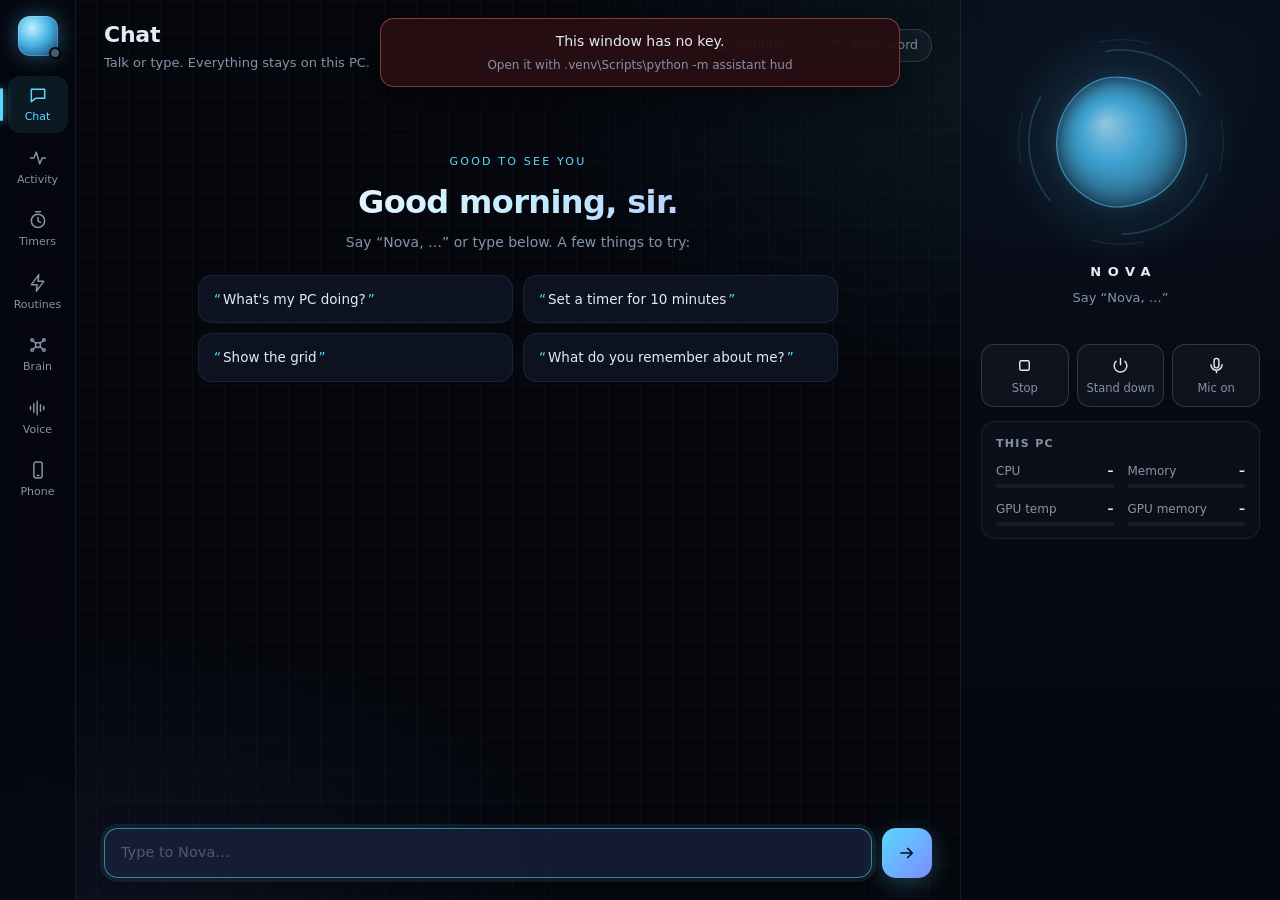
==== commit d372bb1c: "Phone access over Tailscale (Phase 6) The owner wants to reach Nova from their phone. They care a lo" ====
--- a/assistant/hud/static/index.html
+++ b/assistant/hud/static/index.html
@@ -10,6 +10,7 @@
 <script src="hud.js" defer></script>
 <script src="brain.js" defer></script>
 <script src="voice.js" defer></script>
+<script src="phonesetup.js" defer></script>
 </head>
 <body>
 <svg class="sprite" aria-hidden="true">
@@ -27,6 +28,8 @@
   <symbol id="i-plus" viewBox="0 0 24 24"><path d="M12 5v14M5 12h14"/></symbol>
   <symbol id="i-cc" viewBox="0 0 24 24"><rect x="3" y="5" width="18" height="14" rx="3"/><path d="M10.5 10a2.2 2.2 0 1 0 0 4M17 10a2.2 2.2 0 1 0 0 4"/></symbol>
   <symbol id="i-ear" viewBox="0 0 24 24"><path d="M7 9a5 5 0 0 1 10 0c0 3-3 4-3 7a3 3 0 0 1-6 0"/><path d="M10 9a2 2 0 0 1 4 0"/></symbol>
+  <symbol id="i-phone" viewBox="0 0 24 24"><rect x="7" y="2.5" width="10" height="19" rx="2.5"/><path d="M11 18.5h2"/></symbol>
+  <symbol id="i-shield" viewBox="0 0 24 24"><path d="M12 3l8 3v6c0 4.5-3.4 8-8 9-4.6-1-8-4.5-8-9V6z"/><path d="M9 12l2 2 4-4"/></symbol>
   <symbol id="i-lock" viewBox="0 0 24 24"><rect x="5" y="11" width="14" height="10" rx="2"/><path d="M8 11V8a4 4 0 0 1 8 0v3"/></symbol>
 </svg>
 
@@ -39,6 +42,7 @@
     <button type="button" data-tab="routines" title="Routines"><svg><use href="#i-bolt"/></svg><span>Routines</span></button>
     <button type="button" data-tab="brain" title="Nova's memory"><svg><use href="#i-brain"/></svg><span>Brain</span></button>
     <button type="button" data-tab="voice" title="Voice and voice lock"><svg><use href="#i-wave"/></svg><span>Voice</span></button>
+    <button type="button" data-tab="phone" title="Use Nova from your phone"><svg><use href="#i-phone"/></svg><span>Phone</span></button>
   </nav>
 
   <div class="work">
@@ -170,6 +174,72 @@
           </div>
         </div>
       </section>
+      <section id="tab-phone" class="page" hidden>
+        <div class="scroll">
+          <div class="voice-grid">
+            <div class="card">
+              <div class="card-head">
+                <h3><svg><use href="#i-phone"/></svg>Phone access</h3>
+                <span id="phoneState" class="lock-state">off</span>
+              </div>
+              <p class="small">Talk to Nova from your phone when you're away: chat, reminders, timers, "tell me when",
+                pause the music, lock the PC. It only works over <b>Tailscale</b>, a free private network between
+                your own devices. Nothing is opened to the internet.</p>
+
+              <div id="phoneSetup">
+                <ol class="steps">
+                  <li><b>Install Tailscale</b> on this PC and on your phone (tailscale.com, or the App Store / Play Store)
+                    and sign in to both with the same account.
+                    <span id="phoneTs" class="ts-state">Checking this PC…</span></li>
+                  <li id="phonePwStep"><b>Choose a phone password</b> (at least 10 characters; not your Windows password).
+                    <input id="phonePw" class="field" type="password" autocomplete="new-password" maxlength="200" placeholder="Password" aria-label="Phone password">
+                    <input id="phonePw2" class="field" type="password" autocomplete="new-password" maxlength="200" placeholder="Same password again" aria-label="Repeat the phone password">
+                    <button id="phoneNext" type="button" class="btn primary">Next</button></li>
+                  <li id="phoneQrStep" hidden><b>Scan this with an authenticator app</b> on your phone (Microsoft Authenticator,
+                    Google Authenticator, Authy, 1Password…), then type the 6-digit code it shows.
+                    <div class="qr-row">
+                      <img id="phoneQr" alt="QR code for your authenticator app" width="196" height="196">
+                      <div>
+                        <p class="small">Can't scan? Add it by hand with this key:</p>
+                        <code id="phoneSecret" class="secret"></code>
+                      </div>
+                    </div>
+                    <input id="phoneCode" class="field code" type="text" inputmode="numeric" maxlength="7" placeholder="123456" aria-label="6-digit code">
+                    <div class="voice-actions">
+                      <button id="phoneCancel" type="button" class="btn">Cancel</button>
+                      <button id="phoneFinish" type="button" class="btn primary">Finish</button>
+                    </div></li>
+                </ol>
+              </div>
+
+              <div id="phoneReady" hidden>
+                <p class="small">On your phone: open Tailscale (make sure it's connected), then open this in Safari or Chrome
+                  and sign in with your password and a code. Tip: "Add to Home Screen" gives Nova an app icon.</p>
+                <ul id="phoneAddrs" class="addrs"></ul>
+                <p id="phoneWait" class="small warn-text" hidden></p>
+                <div class="lock-actions">
+                  <button id="phoneToggle" type="button" class="btn">Turn off</button>
+                  <button id="phoneRedo" type="button" class="btn">New password + code</button>
+                  <button id="phoneReset" type="button" class="btn danger">Forget all</button>
+                </div>
+              </div>
+            </div>
+
+            <div class="card">
+              <div class="card-head">
+                <h3><svg><use href="#i-shield"/></svg>Signed-in devices</h3>
+                <button id="phoneRevokeAll" type="button" class="link-btn" hidden>Sign all out</button>
+              </div>
+              <ol id="phoneDevices" class="devices"></ol>
+              <p id="phoneDevEmpty" class="small faint">No phones signed in.</p>
+              <h4 class="sub">From a phone, Nova won't</h4>
+              <p class="small">type, click, press keys, move or delete files, run programs or routines, shut down or restart,
+                or change the voice lock. It will tell you out loud at home when a new phone signs in, and lock sign-in for
+                15 minutes after 5 wrong tries.</p>
+            </div>
+          </div>
+        </div>
+      </section>
     </main>
   </div>
 
--- a/assistant/hud/static/hud.css
+++ b/assistant/hud/static/hud.css
@@ -287,6 +287,29 @@
 .voice-actions { display: flex; gap: 10px; }
 .voice-actions .btn { flex: 1; }
 .card .hint { margin: 14px 0 0; }
+
+/* --- phone page ----------------------------------------------------------------------------- */
+.steps { margin: 0; padding-left: 20px; display: flex; flex-direction: column; gap: 16px; font-size: 13.5px; }
+.steps li { padding-left: 4px; }
+.steps li::marker { color: var(--accent); font-weight: 700; }
+.steps .field { margin: 10px 0 0; }
+.steps .btn { margin-top: 10px; }
+.ts-state { display: block; margin-top: 6px; font-size: 12.5px; color: var(--muted); }
+.ts-state.ok { color: var(--green); }
+.ts-state.bad { color: var(--amber); }
+.qr-row { display: flex; gap: 16px; align-items: center; margin: 12px 0 4px; flex-wrap: wrap; }
+.qr-row img { border-radius: 12px; background: #fff; }
+.secret { display: inline-block; font-size: 13px; letter-spacing: .06em; word-break: break-all; padding: 6px 8px; user-select: all; }
+.field.code { font: 600 20px var(--mono); letter-spacing: .3em; text-align: center; max-width: 220px; }
+.addrs { list-style: none; margin: 4px 0 14px; padding: 0; display: flex; flex-direction: column; gap: 8px; }
+.addrs li { font: 600 15px var(--mono); color: var(--accent); padding: 10px 12px; border-radius: 11px; background: rgba(90,216,255,.07); border: 1px solid rgba(90,216,255,.25); user-select: all; overflow-wrap: anywhere; }
+.warn-text { color: var(--amber) !important; }
+.devices { display: flex; flex-direction: column; gap: 8px; margin-bottom: 14px; }
+.devices li { display: flex; align-items: center; justify-content: space-between; gap: 10px; padding: 10px 12px; border-radius: 12px; background: rgba(255,255,255,.03); border: 1px solid var(--line); }
+.devices b { display: block; font-weight: 600; font-size: 13.5px; }
+.devices span { font-size: 12px; color: var(--muted); }
+.devices .btn { padding: 6px 10px; font-size: 12px; white-space: nowrap; }
+.lock-state.warn { color: var(--amber); border-color: rgba(255,181,71,.5); background: rgba(255,181,71,.08); }
 
 /* --- core (right) ---------------------------------------------------------------------------- */
 .core {
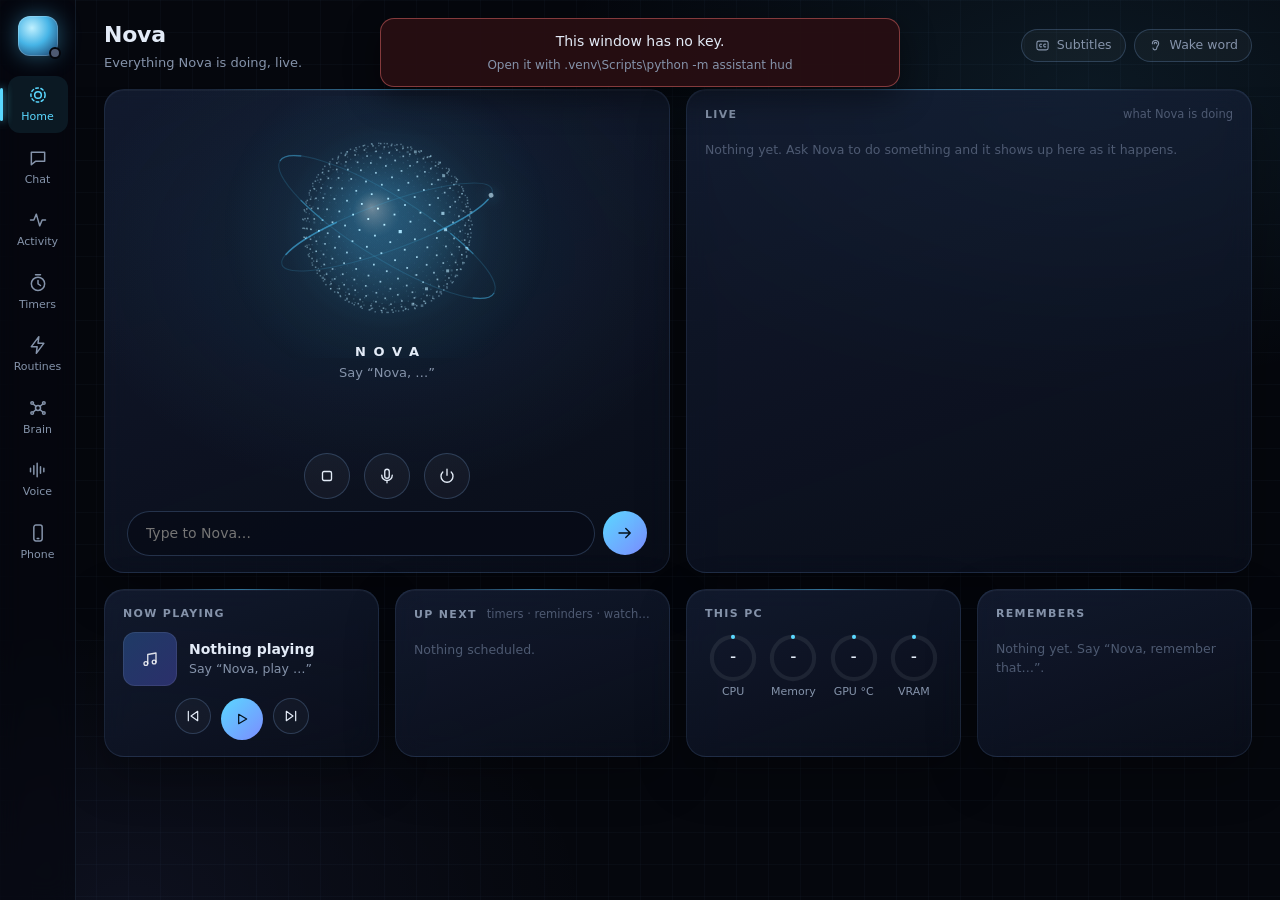
==== commit 46c80b31: "Dashboard overhaul: a new bubble, live actions, a window Nova drives The owner found the window poor" ====
--- a/assistant/hud/static/index.html
+++ b/assistant/hud/static/index.html
@@ -7,7 +7,9 @@
 <title>Nova</title>
 <link rel="icon" href="icon.svg" type="image/svg+xml">
 <link rel="stylesheet" href="hud.css">
+<script src="orb.js" defer></script>
 <script src="hud.js" defer></script>
+<script src="home.js" defer></script>
 <script src="brain.js" defer></script>
 <script src="voice.js" defer></script>
 <script src="phonesetup.js" defer></script>
@@ -30,13 +32,31 @@
   <symbol id="i-ear" viewBox="0 0 24 24"><path d="M7 9a5 5 0 0 1 10 0c0 3-3 4-3 7a3 3 0 0 1-6 0"/><path d="M10 9a2 2 0 0 1 4 0"/></symbol>
   <symbol id="i-phone" viewBox="0 0 24 24"><rect x="7" y="2.5" width="10" height="19" rx="2.5"/><path d="M11 18.5h2"/></symbol>
   <symbol id="i-shield" viewBox="0 0 24 24"><path d="M12 3l8 3v6c0 4.5-3.4 8-8 9-4.6-1-8-4.5-8-9V6z"/><path d="M9 12l2 2 4-4"/></symbol>
+  <symbol id="i-home" viewBox="0 0 24 24"><circle cx="12" cy="12" r="4"/><circle cx="12" cy="12" r="8.5" stroke-dasharray="3 3.2"/></symbol>
+  <symbol id="i-app" viewBox="0 0 24 24"><rect x="4" y="4" width="7" height="7" rx="1.5"/><rect x="13" y="4" width="7" height="7" rx="1.5"/><rect x="4" y="13" width="7" height="7" rx="1.5"/><rect x="13" y="13" width="7" height="7" rx="1.5"/></symbol>
+  <symbol id="i-music" viewBox="0 0 24 24"><path d="M9 18V6l11-2v12"/><circle cx="6.5" cy="18" r="2.5"/><circle cx="17.5" cy="16" r="2.5"/></symbol>
+  <symbol id="i-play" viewBox="0 0 24 24"><path d="M7 5l12 7-12 7z"/></symbol>
+  <symbol id="i-pause" viewBox="0 0 24 24"><path d="M8 5v14M16 5v14"/></symbol>
+  <symbol id="i-next" viewBox="0 0 24 24"><path d="M5 5l10 7-10 7zM19 5v14"/></symbol>
+  <symbol id="i-prev" viewBox="0 0 24 24"><path d="M19 5 9 12l10 7zM5 5v14"/></symbol>
+  <symbol id="i-volume" viewBox="0 0 24 24"><path d="M4 9h4l5-4v14l-5-4H4zM16.5 8.5a5 5 0 0 1 0 7M19 6a8.5 8.5 0 0 1 0 12"/></symbol>
+  <symbol id="i-search" viewBox="0 0 24 24"><circle cx="11" cy="11" r="6.5"/><path d="m16 16 4.5 4.5"/></symbol>
+  <symbol id="i-spark" viewBox="0 0 24 24"><path d="M12 3v5M12 16v5M3 12h5M16 12h5M6 6l2.8 2.8M15.2 15.2 18 18M18 6l-2.8 2.8M8.8 15.2 6 18"/></symbol>
+  <symbol id="i-eye" viewBox="0 0 24 24"><path d="M2.5 12S6 5.5 12 5.5 21.5 12 21.5 12 18 18.5 12 18.5 2.5 12 2.5 12Z"/><circle cx="12" cy="12" r="3"/></symbol>
+  <symbol id="i-keys" viewBox="0 0 24 24"><rect x="2.5" y="6" width="19" height="12" rx="2"/><path d="M6 10h.01M10 10h.01M14 10h.01M18 10h.01M7 14h10"/></symbol>
+  <symbol id="i-cursor" viewBox="0 0 24 24"><path d="M5 3l14 7-6 2-2 6z"/></symbol>
+  <symbol id="i-window" viewBox="0 0 24 24"><rect x="3" y="4.5" width="18" height="15" rx="2"/><path d="M3 9h18"/></symbol>
+  <symbol id="i-globe" viewBox="0 0 24 24"><circle cx="12" cy="12" r="9"/><path d="M3 12h18M12 3c3 3.5 3 14.5 0 18M12 3c-3 3.5-3 14.5 0 18"/></symbol>
+  <symbol id="i-check" viewBox="0 0 24 24"><path d="M5 12.5 10 17l9-10"/></symbol>
+  <symbol id="i-x" viewBox="0 0 24 24"><path d="M6 6l12 12M18 6 6 18"/></symbol>
   <symbol id="i-lock" viewBox="0 0 24 24"><rect x="5" y="11" width="14" height="10" rx="2"/><path d="M8 11V8a4 4 0 0 1 8 0v3"/></symbol>
 </svg>
 
 <div class="app">
   <nav class="rail" aria-label="Sections">
     <div class="rail-logo" title="Nova"><span class="conn" id="conn" title="Connecting"></span></div>
-    <button type="button" data-tab="chat" aria-current="page" title="Chat"><svg><use href="#i-chat"/></svg><span>Chat</span></button>
+    <button type="button" data-tab="home" aria-current="page" title="Dashboard"><svg><use href="#i-home"/></svg><span>Home</span></button>
+    <button type="button" data-tab="chat" title="Chat"><svg><use href="#i-chat"/></svg><span>Chat</span></button>
     <button type="button" data-tab="activity" title="Activity"><svg><use href="#i-pulse"/></svg><span>Activity</span><b class="badge" id="actBadge" hidden></b></button>
     <button type="button" data-tab="timers" title="Timers and watches"><svg><use href="#i-clock"/></svg><span>Timers</span><b class="badge" id="timerBadge" hidden></b></button>
     <button type="button" data-tab="routines" title="Routines"><svg><use href="#i-bolt"/></svg><span>Routines</span></button>
@@ -52,6 +72,7 @@
         <p id="pageSub">Talk or type. Everything stays on this PC.</p>
       </div>
       <div class="top-actions">
+        <span id="livePill" class="pill live-pill" hidden><i></i><span id="liveText"></span></span>
         <span id="lockBadge" class="pill ok" hidden title="Voice lock: only your voice is obeyed"><svg><use href="#i-lock"/></svg><span>Voice lock</span></span>
         <button id="ccBtn" class="pill" type="button" aria-pressed="false" title="Live subtitles of what your PC is playing, translated into English"><svg><use href="#i-cc"/></svg><span>Subtitles</span></button>
         <button id="modeBtn" class="pill" type="button" title="Switch between answering only when called by name, and answering everything"><svg><use href="#i-ear"/></svg><span id="modeLabel">Wake word</span></button>
@@ -59,7 +80,74 @@
     </header>
 
     <main class="pages">
-      <section id="tab-chat" class="page chat-page">
+      <section id="tab-home" class="page home">
+        <div class="home-grid">
+          <div class="hero glass">
+            <div class="hero-orb"><canvas id="heroOrb" aria-hidden="true"></canvas></div>
+            <p class="hero-name" id="heroName">NOVA</p>
+            <p class="hero-state" id="heroState">Connecting…</p>
+            <div class="caption" aria-live="polite">
+              <p id="capYou" class="cap-you"></p>
+              <p id="capNova" class="cap-nova"></p>
+            </div>
+            <div class="hero-controls">
+              <button id="heroStop" type="button" class="round" title="Stop (Esc)"><svg><use href="#i-stop"/></svg></button>
+              <button id="heroMute" type="button" class="round" aria-pressed="false" title="Microphone on / off"><svg><use id="heroMuteIcon" href="#i-mic"/></svg></button>
+              <button id="heroStand" type="button" class="round" title="Stand down / wake up"><svg><use href="#i-power"/></svg></button>
+            </div>
+            <form id="homeAsk" class="hero-ask" autocomplete="off">
+              <input id="homeAskInput" type="text" maxlength="2000" placeholder="Type to Nova…" aria-label="Type a request">
+              <button type="submit" title="Send"><svg><use href="#i-send"/></svg><span class="sr">Send</span></button>
+            </form>
+          </div>
+
+          <div class="live glass">
+            <div class="w-head"><h4 class="sub">Live</h4><span class="w-note">what Nova is doing</span></div>
+            <ol id="liveList" class="live-list"></ol>
+            <p id="liveEmpty" class="w-empty">Nothing yet. Ask Nova to do something and it shows up here as it happens.</p>
+          </div>
+
+          <div class="w-media glass" id="wMedia">
+            <div class="w-head"><h4 class="sub">Now playing</h4><span class="w-note" id="mediaApp"></span></div>
+            <div class="media-row">
+              <div class="art" id="mediaArt"><svg><use href="#i-music"/></svg></div>
+              <div class="media-text">
+                <b id="mediaTitle">Nothing playing</b>
+                <span id="mediaArtist">Say “Nova, play …”</span>
+              </div>
+            </div>
+            <div class="media-ctl">
+              <button type="button" data-media="previous" title="Previous"><svg><use href="#i-prev"/></svg></button>
+              <button type="button" id="mediaToggle" data-media="play" class="big" title="Play / pause"><svg><use id="mediaToggleIcon" href="#i-play"/></svg></button>
+              <button type="button" data-media="next" title="Next"><svg><use href="#i-next"/></svg></button>
+            </div>
+          </div>
+
+          <div class="w-next glass" id="wNext">
+            <div class="w-head"><h4 class="sub">Up next</h4><span class="w-note">timers · reminders · watches</span></div>
+            <ol id="homeNext" class="next-list roomy"></ol>
+            <p id="homeNextEmpty" class="w-empty">Nothing scheduled.</p>
+          </div>
+
+          <div class="w-pc glass" id="wPc">
+            <div class="w-head"><h4 class="sub">This PC</h4></div>
+            <div class="gauges">
+              <div class="gauge" data-k="cpu"><svg viewBox="0 0 64 64"><circle class="track" cx="32" cy="32" r="26"/><circle class="fill" cx="32" cy="32" r="26"/></svg><b>–</b><span>CPU</span></div>
+              <div class="gauge" data-k="ram"><svg viewBox="0 0 64 64"><circle class="track" cx="32" cy="32" r="26"/><circle class="fill" cx="32" cy="32" r="26"/></svg><b>–</b><span>Memory</span></div>
+              <div class="gauge" data-k="gpu_temp"><svg viewBox="0 0 64 64"><circle class="track" cx="32" cy="32" r="26"/><circle class="fill" cx="32" cy="32" r="26"/></svg><b>–</b><span>GPU °C</span></div>
+              <div class="gauge" data-k="vram"><svg viewBox="0 0 64 64"><circle class="track" cx="32" cy="32" r="26"/><circle class="fill" cx="32" cy="32" r="26"/></svg><b>–</b><span>VRAM</span></div>
+            </div>
+          </div>
+
+          <div class="w-mem glass" id="wMem">
+            <div class="w-head"><h4 class="sub">Remembers</h4><span class="w-note" id="memCount"></span></div>
+            <ol id="memList" class="mem-list"></ol>
+            <p id="memEmpty" class="w-empty">Nothing yet. Say “Nova, remember that…”.</p>
+          </div>
+        </div>
+      </section>
+
+      <section id="tab-chat" class="page chat-page" hidden>
         <div id="chatScroll" class="scroll">
           <div id="chatEmpty" class="welcome">
             <p class="eyebrow">Good to see you</p>
@@ -255,14 +343,6 @@
       <button id="muteBtn" type="button" class="ctl" aria-pressed="false" title="Turn the microphone off / on"><svg><use id="muteIcon" href="#i-mic"/></svg><span id="muteLabel">Mic on</span></button>
     </div>
 
-    <section id="confirm" class="confirm" hidden aria-live="assertive">
-      <p class="q"><span id="confirmWho">Nova</span> wants to <strong id="confirmText"></strong></p>
-      <div class="bar"><div id="confirmBar"></div></div>
-      <div class="yn">
-        <button id="yesBtn" type="button" class="btn yes">Yes <kbd>Y</kbd></button>
-        <button id="noBtn" type="button" class="btn no">No <kbd>N</kbd></button>
-      </div>
-    </section>
 
     <div class="core-block" id="upNext" hidden>
       <h4 class="sub">Up next</h4>
@@ -281,6 +361,15 @@
   </aside>
 </div>
 
+<section id="confirm" class="confirm floating" hidden aria-live="assertive">
+      <p class="q"><span id="confirmWho">Nova</span> wants to <strong id="confirmText"></strong></p>
+      <div class="bar"><div id="confirmBar"></div></div>
+      <div class="yn">
+        <button id="yesBtn" type="button" class="btn yes">Yes <kbd>Y</kbd></button>
+        <button id="noBtn" type="button" class="btn no">No <kbd>N</kbd></button>
+      </div>
+    </section>
+
 <div id="toast" class="toast" hidden role="status"></div>
 
 <div id="offline" class="offline" hidden>
--- a/assistant/hud/static/hud.css
+++ b/assistant/hud/static/hud.css
@@ -436,3 +436,145 @@
 @media (prefers-reduced-motion: reduce) {
   *, *::before, *::after { animation: none !important; transition: none !important; }
 }
+
+/* ============================================================================================
+   Home: the dashboard (Nova's bubble, live actions, cards Nova lights up)
+   ============================================================================================ */
+body[data-page="home"] .app { grid-template-columns: 76px minmax(0, 1fr); }
+body[data-page="home"] .core { display: none; }
+.home { overflow-y: auto; }
+.home-grid {
+  display: grid; gap: 16px; padding: 2px 28px 26px;
+  grid-template-columns: repeat(4, minmax(0, 1fr));
+  grid-template-areas: "hero hero live live" "hero hero live live" "media next pc mem";
+}
+.glass {
+  position: relative; border-radius: 20px; padding: 16px 18px;
+  background: linear-gradient(160deg, rgba(26, 38, 66, .62), rgba(12, 18, 34, .55));
+  border: 1px solid rgba(140, 190, 255, .12);
+  box-shadow: 0 18px 50px rgba(0, 0, 0, .28), inset 0 1px 0 rgba(255, 255, 255, .04);
+  backdrop-filter: blur(14px);
+  transition: border-color .3s, box-shadow .3s;
+}
+.glass::before {
+  content: ""; position: absolute; left: 18%; right: 18%; top: -1px; height: 1px;
+  background: linear-gradient(90deg, transparent, rgba(var(--glow), .55), transparent);
+}
+.glass.pulse { animation: pulse 1.4s ease-out; }
+@keyframes pulse {
+  0% { border-color: rgba(var(--glow), .9); box-shadow: 0 0 0 0 rgba(var(--glow), .45), 0 18px 50px rgba(0,0,0,.28); }
+  100% { border-color: rgba(140, 190, 255, .12); box-shadow: 0 0 0 18px rgba(var(--glow), 0), 0 18px 50px rgba(0,0,0,.28); }
+}
+.w-head { display: flex; align-items: baseline; justify-content: space-between; gap: 10px; margin-bottom: 10px; }
+.w-head h4.sub { margin: 0; white-space: nowrap; }
+.w-note { font-size: 11.5px; color: var(--faint); white-space: nowrap; overflow: hidden; text-overflow: ellipsis; }
+.w-empty { margin: 8px 0 0; font-size: 12.5px; color: var(--faint); }
+
+/* hero: the bubble */
+.hero { grid-area: hero; display: flex; flex-direction: column; align-items: center; padding: 6px 22px 16px; min-height: 420px;
+  background: radial-gradient(80% 70% at 50% 35%, rgba(var(--glow), .10), transparent 70%),
+              linear-gradient(160deg, rgba(26, 38, 66, .62), rgba(12, 18, 34, .55)); }
+.hero-orb { width: 100%; height: 262px; display: grid; place-items: center; }
+#heroOrb { width: 360px; height: 262px; }
+.hero-name { margin: -16px 0 0; font-size: 13px; font-weight: 700; letter-spacing: .6em; text-indent: .6em; }
+.hero-state { margin: 2px 0 10px; font-size: 13px; color: var(--muted); }
+.caption { width: 100%; max-width: 560px; min-height: 52px; text-align: center; }
+.cap-you { margin: 0 0 4px; font-size: 13px; color: var(--muted); }
+.cap-you:not(:empty)::before { content: "You  "; color: var(--faint); font-size: 11px; letter-spacing: .1em; text-transform: uppercase; }
+.cap-nova { margin: 0; font-size: 17px; line-height: 1.45; color: var(--text); }
+.cap-nova.speaking::after { content: "▍"; color: rgb(var(--glow)); animation: blink 1s steps(2) infinite; }
+.hero-controls { display: flex; gap: 14px; margin: 8px 0 12px; }
+.round { width: 46px; height: 46px; border-radius: 50%; display: grid; place-items: center; border: 1px solid var(--line2);
+  background: rgba(255,255,255,.04); color: var(--text); transition: all .15s; }
+.round:hover { border-color: rgba(var(--glow), .7); box-shadow: 0 0 18px rgba(var(--glow), .25); }
+#heroStop:hover { border-color: rgba(248,113,113,.7); color: var(--red); box-shadow: 0 0 18px rgba(248,113,113,.25); }
+#heroMute[aria-pressed="true"] { color: var(--red); border-color: rgba(248,113,113,.6); background: rgba(248,113,113,.1); }
+#heroStand.wake { color: var(--green); border-color: rgba(74,222,128,.6); background: rgba(74,222,128,.1); }
+.hero-ask { display: flex; gap: 8px; width: 100%; max-width: 520px; margin-top: auto; }
+.hero-ask input { flex: 1; min-width: 0; background: rgba(8, 12, 24, .7); border: 1px solid var(--line2); border-radius: 999px;
+  padding: 11px 18px; color: var(--text); font: inherit; }
+.hero-ask input:focus { outline: none; border-color: rgba(var(--glow), .6); box-shadow: 0 0 0 4px rgba(var(--glow), .08); }
+.hero-ask button { width: 44px; height: 44px; flex: none; border-radius: 50%; border: none; display: grid; place-items: center; color: #04121c;
+  background: linear-gradient(135deg, var(--accent), var(--accent2)); }
+
+/* live actions */
+.live { grid-area: live; display: flex; flex-direction: column; min-height: 0; }
+.live-list { display: flex; flex-direction: column; gap: 9px; overflow: hidden; }
+.live-item { display: grid; grid-template-columns: 38px minmax(0, 1fr) 24px; gap: 12px; align-items: center; padding: 10px 12px;
+  border-radius: 14px; background: rgba(255,255,255,.03); border: 1px solid var(--line); animation: slidein .35s cubic-bezier(.2,.9,.3,1.2); }
+.live-item:first-child { background: rgba(255,255,255,.055); }
+@keyframes slidein { from { opacity: 0; transform: translateX(18px) scale(.97); } }
+.live-ic { width: 38px; height: 38px; border-radius: 11px; display: grid; place-items: center; color: var(--tone); background: color-mix(in srgb, var(--tone) 16%, transparent);
+  box-shadow: inset 0 0 0 1px color-mix(in srgb, var(--tone) 30%, transparent); }
+.live-mid { min-width: 0; }
+.live-mid b { display: block; font-weight: 600; font-size: 13.5px; white-space: nowrap; overflow: hidden; text-overflow: ellipsis; }
+.live-detail { display: block; font-size: 12px; color: var(--muted); white-space: nowrap; overflow: hidden; text-overflow: ellipsis; }
+.live-st { display: grid; place-items: center; }
+.live-st svg { width: 18px; height: 18px; stroke-width: 2.4; }
+.live-item.run .live-st::after { content: ""; width: 15px; height: 15px; border-radius: 50%; border: 2px solid var(--tone); border-right-color: transparent; animation: spin .8s linear infinite; }
+.live-item.run { border-color: color-mix(in srgb, var(--tone) 40%, transparent); box-shadow: 0 0 22px color-mix(in srgb, var(--tone) 12%, transparent); }
+.live-item.ok .live-st { color: var(--green); }
+.live-item.bad .live-st { color: var(--red); }
+.live-item.bad .live-detail { color: #f7a1a1; }
+.tone-blue { --tone: #5ad8ff; } .tone-green { --tone: #4ade80; } .tone-amber { --tone: #ffb547; }
+.tone-violet { --tone: #a78bfa; } .tone-pink { --tone: #f472b6; } .tone-red { --tone: #f87171; }
+
+/* now playing */
+.w-media { grid-area: media; }
+.media-row { display: flex; gap: 12px; align-items: center; min-width: 0; }
+.art { width: 54px; height: 54px; flex: none; border-radius: 12px; display: grid; place-items: center; color: rgba(255,255,255,.85);
+  background: linear-gradient(135deg, #1f3b66, #2b2f6b); box-shadow: inset 0 0 0 1px rgba(255,255,255,.08); }
+.art[data-app="spotify"] { background: linear-gradient(135deg, #1db954, #11663a); }
+.art[data-app="firefox"] { background: linear-gradient(135deg, #ff7139, #9059ff); }
+.art[data-app="chrome"], .art[data-app="edge"] { background: linear-gradient(135deg, #1a73e8, #34a853); }
+.w-media.on .art { animation: breathe 2.4s ease-in-out infinite; }
+@keyframes breathe { 50% { transform: scale(1.05); box-shadow: 0 0 22px rgba(var(--glow), .35); } }
+.media-text { min-width: 0; }
+.media-text b { display: block; font-size: 14px; white-space: nowrap; overflow: hidden; text-overflow: ellipsis; }
+.media-text span { display: block; font-size: 12.5px; color: var(--muted); white-space: nowrap; overflow: hidden; text-overflow: ellipsis; }
+.media-ctl { display: flex; justify-content: center; gap: 10px; margin-top: 12px; }
+.media-ctl button { width: 36px; height: 36px; border-radius: 50%; border: 1px solid var(--line2); background: rgba(255,255,255,.03); display: grid; place-items: center; }
+.media-ctl button svg { width: 16px; height: 16px; }
+.media-ctl .big { width: 42px; height: 42px; border: none; color: #04121c; background: linear-gradient(135deg, var(--accent), var(--accent2)); }
+.media-ctl button:hover { border-color: rgba(var(--glow), .6); }
+
+/* up next, memories */
+.w-next { grid-area: next; }
+.w-mem { grid-area: mem; }
+.next-list.roomy { gap: 9px; }
+.next-list li.soon b { color: var(--amber); }
+.mem-list { display: flex; flex-direction: column; gap: 7px; }
+.mem-list li { font-size: 12.5px; color: var(--text); padding-left: 12px; position: relative; white-space: nowrap; overflow: hidden; text-overflow: ellipsis; }
+.mem-list li::before { content: ""; position: absolute; left: 0; top: .55em; width: 5px; height: 5px; border-radius: 50%; background: #f472b6; box-shadow: 0 0 8px #f472b6; }
+
+/* this PC gauges */
+.w-pc { grid-area: pc; }
+.gauges { display: grid; grid-template-columns: repeat(4, 1fr); gap: 4px; }
+.gauge { position: relative; display: grid; justify-items: center; }
+.gauge svg { width: 52px; height: 52px; transform: rotate(-90deg); }
+.gauge circle { fill: none; stroke-width: 5; }
+.gauge .track { stroke: rgba(255,255,255,.07); }
+.gauge .fill { stroke: var(--accent); stroke-linecap: round; stroke-dasharray: 0 999; transition: stroke-dasharray .9s ease; }
+.gauge.warn .fill { stroke: var(--amber); } .gauge.hot .fill { stroke: var(--red); }
+.gauge b { position: absolute; top: 17px; font-size: 11.5px; font-variant-numeric: tabular-nums; }
+.gauge span { font-size: 11px; color: var(--muted); }
+
+/* the top bar shows what Nova is doing on every page */
+.live-pill { color: var(--text); border-color: rgba(var(--glow), .5); background: rgba(var(--glow), .1); max-width: 320px; }
+.live-pill span { white-space: nowrap; overflow: hidden; text-overflow: ellipsis; }
+.live-pill i { width: 8px; height: 8px; border-radius: 50%; background: rgb(var(--glow)); box-shadow: 0 0 10px rgb(var(--glow)); animation: blink 1s ease-in-out infinite; flex: none; }
+
+/* the Yes/No card floats over every page */
+.confirm.floating { position: fixed; right: 24px; bottom: 24px; width: min(380px, calc(100% - 32px)); z-index: 8;
+  background: rgba(34, 24, 8, .96); backdrop-filter: blur(10px); box-shadow: 0 20px 60px rgba(0,0,0,.5), 0 0 40px rgba(255,181,71,.18); }
+
+@media (max-width: 1080px) {
+  .home-grid { grid-template-columns: repeat(2, minmax(0, 1fr)); grid-template-areas: "hero hero" "live live" "media next" "pc mem"; }
+  .hero { min-height: 0; }
+}
+@media (max-width: 860px) {
+  .home-grid { padding: 2px 16px 20px; grid-template-columns: minmax(0, 1fr); grid-template-areas: "hero" "live" "media" "next" "pc" "mem"; }
+  #heroOrb { width: 260px; height: 240px; }
+  .hero-orb { height: 240px; }
+  .confirm.floating { right: 16px; bottom: 84px; }
+}
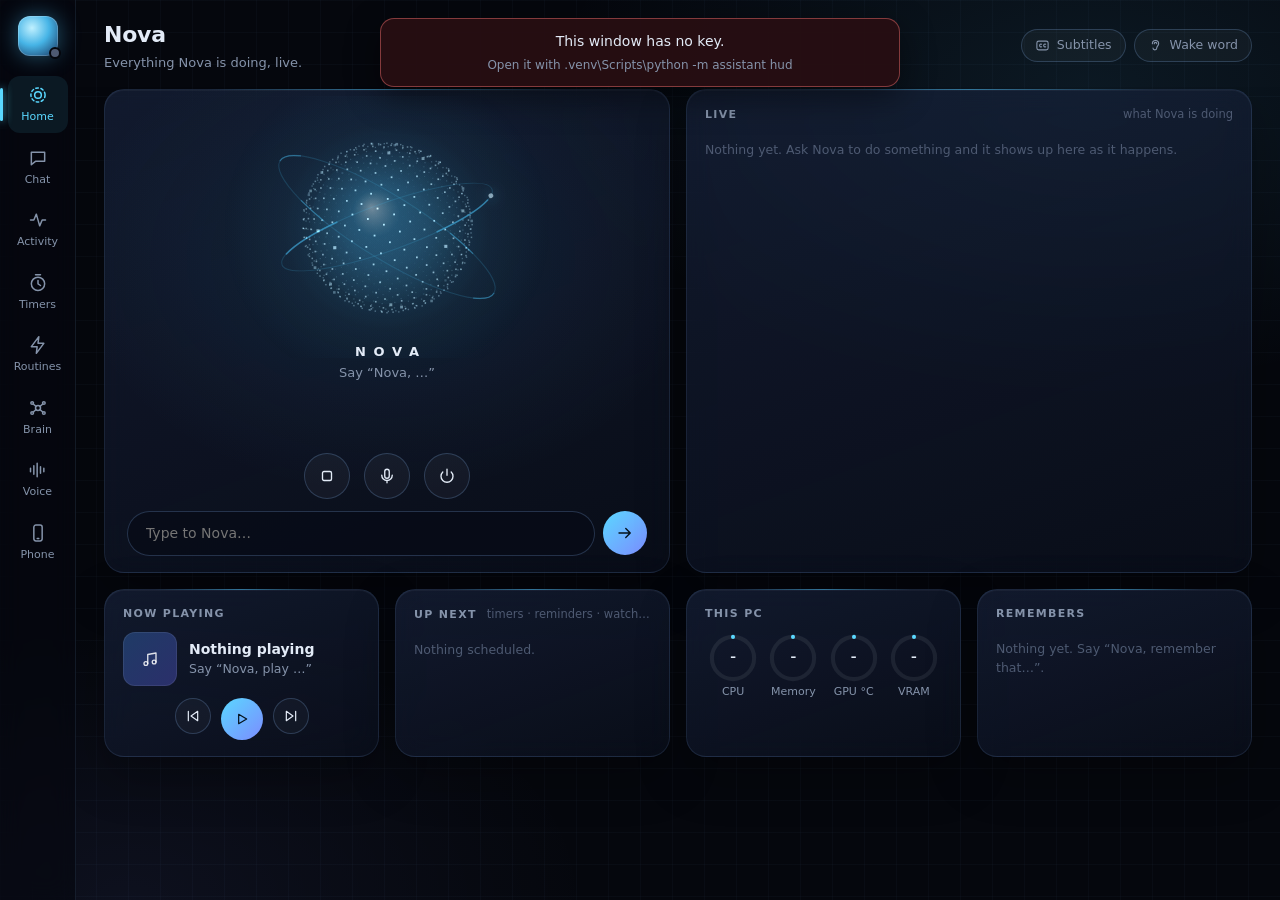
==== commit a11a07b9: "Self-learning: Nova learns from corrections, teaching and preferences The owner wants to correct Nov" ====
--- a/assistant/hud/static/index.html
+++ b/assistant/hud/static/index.html
@@ -196,6 +196,7 @@
             <input id="brainSearch" type="search" placeholder="Search memories…" aria-label="Search memories" autocomplete="off">
             <span id="brainStats" class="brain-stats"></span>
           </div>
+          <div class="brain-body">
           <div class="brain-stage">
             <canvas id="brain" aria-label="Nova's memories around its brain"></canvas>
             <div id="brainTip" class="brain-tip" hidden></div>
@@ -208,6 +209,12 @@
               </div>
             </div>
             <p id="brainEmpty" class="brain-empty" hidden>Nothing remembered yet.<br>Say “Nova, remember that…” or teach me below.</p>
+          </div>
+          <aside class="learned glass">
+            <div class="w-head"><h4 class="sub">Learned from you</h4><span class="w-note" id="learnedCount"></span></div>
+            <ol id="learnedList" class="learned-list"></ol>
+            <p id="learnedEmpty" class="w-empty">Nothing yet. When I get something wrong, correct me (“no, I meant …”) and I'll remember. Or teach me: “when I say the news, open bbc.co.uk”.</p>
+          </aside>
           </div>
           <form id="teach" class="composer" autocomplete="off">
             <input id="teachInput" type="text" maxlength="300" placeholder="Teach Nova something… e.g. My dog is called Max" aria-label="Teach Nova something">
--- a/assistant/hud/static/hud.css
+++ b/assistant/hud/static/hud.css
@@ -578,3 +578,18 @@
   .hero-orb { height: 240px; }
   .confirm.floating { right: 16px; bottom: 84px; }
 }
+
+/* --- Brain page: what Nova learned from you --------------------------------------------------- */
+.brain-body { flex: 1; min-height: 0; display: grid; grid-template-columns: minmax(0, 1fr) 300px; gap: 16px; margin: 0 28px; }
+.brain-body .brain-stage { margin: 0; }
+.learned { display: flex; flex-direction: column; min-height: 0; overflow: hidden; }
+.learned-list { display: flex; flex-direction: column; gap: 8px; overflow-y: auto; }
+.learned-list li { display: grid; grid-template-columns: minmax(0, 1fr) 26px; gap: 6px; align-items: start; padding: 9px 10px;
+  border-radius: 12px; background: rgba(255,255,255,.035); border: 1px solid var(--line); animation: rise .25s ease-out; }
+.learned-list b { display: block; font-size: 13px; font-weight: 600; }
+.learned-list span { display: block; font-size: 12px; color: var(--muted); overflow-wrap: anywhere; }
+.learned-list .x { border: none; background: none; color: var(--faint); width: 26px; height: 26px; border-radius: 7px; }
+.learned-list .x:hover { color: var(--red); background: rgba(248,113,113,.1); }
+@media (max-width: 860px) {
+  .brain-body { grid-template-columns: minmax(0, 1fr); grid-template-rows: minmax(260px, 1fr) auto; margin: 0 16px; }
+}
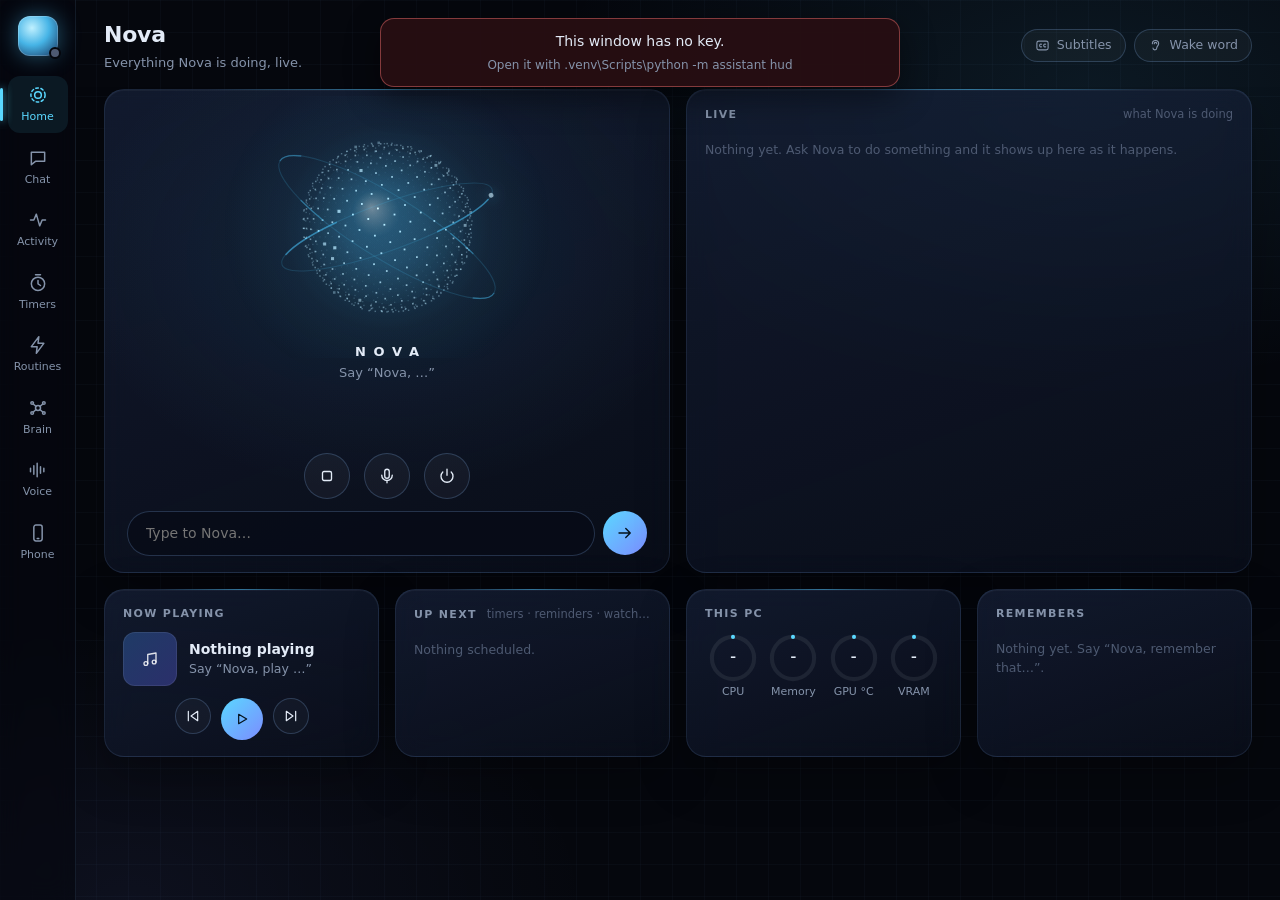
==== commit 118c7406: "Phone: talk to Nova like at the desk, and control the PC with a Yes on the phone Owner: "I want to b" ====
--- a/assistant/hud/static/index.html
+++ b/assistant/hud/static/index.html
@@ -277,8 +277,8 @@
                 <h3><svg><use href="#i-phone"/></svg>Phone access</h3>
                 <span id="phoneState" class="lock-state">off</span>
               </div>
-              <p class="small">Talk to Nova from your phone when you're away: chat, reminders, timers, "tell me when",
-                pause the music, lock the PC. It only works over <b>Tailscale</b>, a free private network between
+              <p class="small">Talk to Nova from your phone like you're at the desk: speak or type, and Nova answers in
+                its own voice. Anything that controls the PC asks Yes/No on the phone first. It only works over <b>Tailscale</b>, a free private network between
                 your own devices. Nothing is opened to the internet.</p>
 
               <div id="phoneSetup">
@@ -312,6 +312,7 @@
                   and sign in with your password and a code. Tip: "Add to Home Screen" gives Nova an app icon.</p>
                 <ul id="phoneAddrs" class="addrs"></ul>
                 <p id="phoneWait" class="small warn-text" hidden></p>
+                <p id="phoneVoiceNote" class="small warn-text" hidden></p>
                 <div class="lock-actions">
                   <button id="phoneToggle" type="button" class="btn">Turn off</button>
                   <button id="phoneRedo" type="button" class="btn">New password + code</button>
--- a/assistant/hud/static/hud.css
+++ b/assistant/hud/static/hud.css
@@ -593,3 +593,6 @@
 @media (max-width: 860px) {
   .brain-body { grid-template-columns: minmax(0, 1fr); grid-template-rows: minmax(260px, 1fr) auto; margin: 0 16px; }
 }
+
+.live-item .me-btn { padding: 6px 10px; font-size: 12px; white-space: nowrap; }
+.live-item:has(.me-btn) { grid-template-columns: 38px minmax(0, 1fr) auto; }
